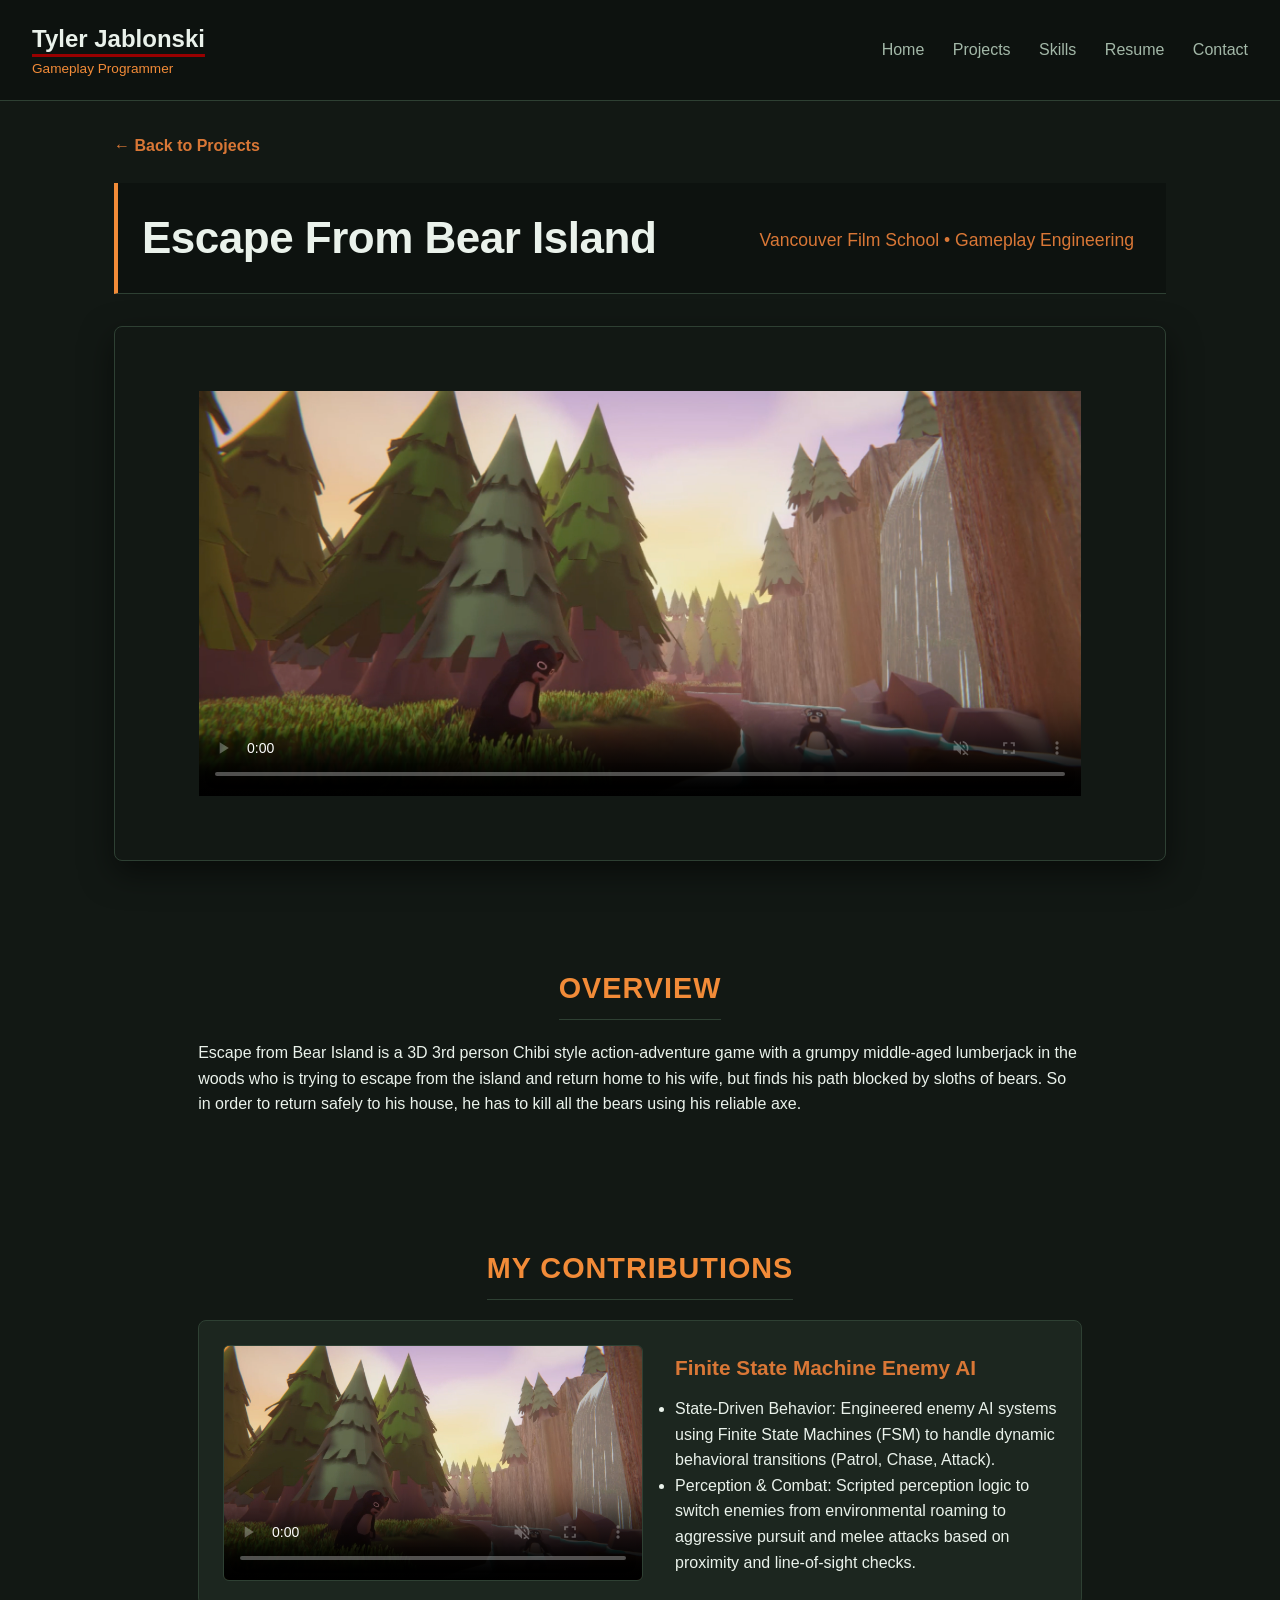
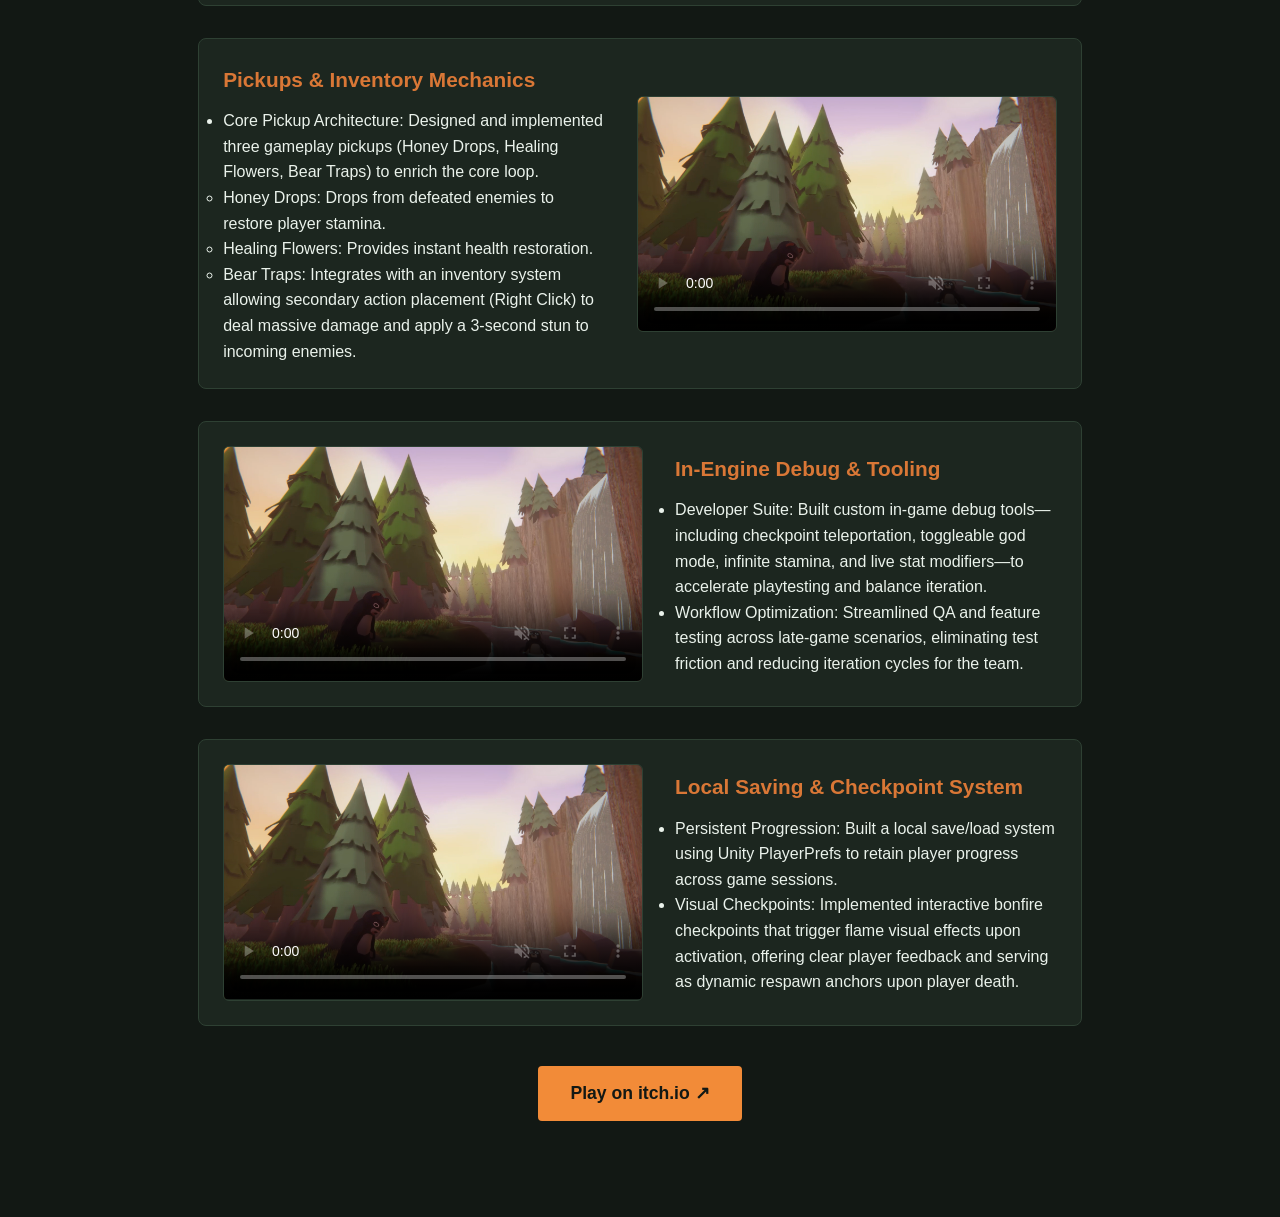
==== EscapeFromBearIslandPage.html @ 1a7b3301 "Fixed a bunch of issues with old version" ====
﻿<!DOCTYPE html>
<html lang="en">
<head>
    <meta charset="UTF-8">
    <meta name="viewport" content="width=device-width, initial-scale=1.0">
    <title>Escape From Bear Island | Tyler Jablonski</title>
    <link rel="stylesheet" href="styles.css">
    <link rel="stylesheet" href="BearIslandStyles.css">
</head>
<body class="bear-island-page">
<header>
    <div class="brand">
        <a href="index.html" class="brand-link">
            <h1>Tyler Jablonski</h1>
            <p class="subtitle">Gameplay Programmer</p>
        </a>
    </div>
    <nav>
        <a href="index.html#about" class="nav-link">Home</a>
        <a href="index.html#projects" class="nav-link">Projects</a>
        <a href="index.html#skills" class="nav-link">Skills</a>
        <a href="TylerJablonskiResume.pdf" target="_blank" class="nav-link">Resume</a>
        <a href="index.html#contact" class="nav-link">Contact</a>
    </nav>
</header>

<main class="container">
    <a href="index.html#projects" class="back-link">← Back to Projects</a>

    <header class="project-header">
        <h1>Escape From Bear Island</h1>
        <p class="project-tagline">Vancouver Film School • Gameplay Engineering</p>
    </header>


    <!-- Main Gameplay Video Container -->
    <section class="hero-media">
        <video controls autoplay loop muted playsinline poster="BearImage1.png" class="featured-video">

            <source src="GameplaySnippet.mp4" type="video/mp4">
            Your browser does not support the video tag.
        </video>
    </section>

    <!-- Overview Section -->
    <section class="overview-section">
        <h2>Overview</h2>
        <p>Escape from Bear Island is a 3D 3rd person Chibi style action-adventure game with a grumpy middle-aged
            lumberjack in the woods who is trying to escape from the island and return home to his wife, but finds his
            path blocked by sloths of bears. So in order to return safely to his house, he has to kill all the bears
            using his reliable axe. </p>
    </section>
    <!-- section class="features-grid">
            <div class="feature-item">
                <h3>Finite State Machine Enemy AI</h3>
                <ul>
                    <li>State-Driven Behavior: Engineered enemy AI systems using Finite State Machines (FSM) to handle
                        dynamic behavioral transitions (Patrol, Chase, Attack).
                    </li>
                    <li>Perception & Combat: Scripted perception logic to switch enemies from environmental roaming to
                        aggressive pursuit and melee attacks based on proximity and line-of-sight checks.
                    </li>
                </ul>
            </div>
            <div class="feature-item">
                <h3>Exploration Systems</h3>
                <p>Traverse wilderness environments with dynamic hazard navigation.</p>
            </div>
            <div class="feature-item">
                <h3>Resource Management</h3>
                <p>Crafting and inventory management to sustain survival runs.</p>
            </div>
        </section>
        - -->

    <!-- Contributions with GIFs/Videos -->
    <section class="contributions-section">
        <h2>My Contributions</h2>

        <div class="contributions-list">
            <div class="contribution-row">
                <div class="contribution-media">
                    <video controls autoplay loop muted playsinline poster="BearImage1.png" class="featured-video">

                        <source src="GameplaySnippet.mp4" type="video/mp4">
                        Your browser does not support the video tag.
                    </video>
                </div>
                <div class="contribution-text">
                    <h3>Finite State Machine Enemy AI</h3>
                    <ul>
                        <li>State-Driven Behavior: Engineered enemy AI systems using Finite State Machines (FSM) to
                            handle dynamic behavioral transitions (Patrol, Chase, Attack).
                        </li>
                        <li>Perception & Combat: Scripted perception logic to switch enemies from environmental roaming
                            to aggressive pursuit and melee attacks based on proximity and line-of-sight checks.
                        </li>
                    </ul>
                </div>
            </div>

            <div class="contribution-row reverse">
                <div class="contribution-media">
                    <video controls autoplay loop muted playsinline poster="BearImage1.png" class="featured-video">

                        <source src="GameplaySnippet.mp4" type="video/mp4">
                        Your browser does not support the video tag.
                    </video>


                </div>
                <div class="contribution-text">
                    <h3>Pickups & Inventory Mechanics</h3>
                    <ul>
                        <li>Core Pickup Architecture: Designed and implemented three gameplay pickups (Honey Drops,
                            Healing Flowers, Bear Traps) to enrich the core loop.
                        </li>
                        <Ul>
                            <li>Honey Drops: Drops from defeated enemies to restore player stamina.</li>
                            <li>Healing Flowers: Provides instant health restoration.</li>
                            <li>Bear Traps: Integrates with an inventory system allowing secondary action placement
                                (Right Click) to deal massive damage and apply a 3-second stun to incoming enemies.
                            </li>
                        </ul>
                    </ul>
                </div>
            </div>
            <div class="contribution-row">
                <div class="contribution-media">
                    <video controls autoplay loop muted playsinline poster="BearImage1.png" class="featured-video">

                        <source src="GameplaySnippet.mp4" type="video/mp4">
                        Your browser does not support the video tag.
                    </video>

                </div>
                <div class="contribution-text">
                    <h3>In-Engine Debug & Tooling</h3>
                    <ul>
                        <li>Developer Suite: Built custom in-game debug tools—including checkpoint teleportation,
                            toggleable god mode, infinite stamina, and live stat modifiers—to accelerate playtesting and
                            balance iteration.
                        </li>
                        <li>Workflow Optimization: Streamlined QA and feature testing across late-game scenarios,
                            eliminating test friction and reducing iteration cycles for the team.
                        </li>
                    </ul>
                </div>
            </div>
            <div class="contribution-row">
                <div class="contribution-media">
                    <video controls autoplay loop muted playsinline poster="BearImage1.png" class="featured-video">

                        <source src="GameplaySnippet.mp4" type="video/mp4">
                        Your browser does not support the video tag.
                    </video>


                </div>
                <div class="contribution-text">
                    <h3>Local Saving & Checkpoint System</h3>
                    <ul>

                        <li> Persistent Progression: Built a local save/load system using Unity PlayerPrefs to retain
                            player progress across game sessions.
                        </li>
                        <li> Visual Checkpoints: Implemented interactive bonfire checkpoints that trigger flame visual
                            effects upon activation, offering clear player feedback and serving as dynamic respawn
                            anchors upon player death.
                        </li>
                    </ul>
                </div>
            </div>
        </div>

        <div class="external-link-container">
            <a href="https://deversogg.itch.io/escape-from-bear-island" target="_blank" class="itch-button">
                Play on itch.io ↗
            </a>
        </div>
    </section>
</main>
</body>
</html>
---- styles.css ----
﻿/* Color Palette & Custom Properties */
:root {
    --bg-main: #121212;
    --bg-card: #1e1e1e;
    --bg-header: #181818;
    --accent: #990000;
    --accent-hover: #cc0000;
    --text-main: #eeeeee;
    --text-muted: #aaaaaa;
    --card-border: #2a2a2a;
}

/* Reset Defaults */
* {
    box-sizing: border-box;
    margin: 0;
    padding: 0;
}

html {
    scroll-behavior: smooth;
}

body {
    font-family: system-ui, -apple-system, BlinkMacSystemFont, "Segoe UI", Roboto, sans-serif;
    background-color: var(--bg-main);
    color: var(--text-main);
    line-height: 1.6;
}

/* Navigation Bar */
header {
    display: flex;
    justify-content: space-between;
    align-items: center;
    padding: 1.2rem 8%;
    background-color: var(--bg-header);
    position: sticky;
    top: 0;
    z-index: 100;
    border-bottom: 1px solid var(--card-border);
}

.brand h1 {
    font-size: 1.4rem;
    font-weight: 700;
    color: var(--text-main);
    text-decoration: underline var(--accent);
    text-underline-offset: 0.3em;
    text-decoration-thickness: 3px;
}

.brand-link {
    text-decoration: none;
}

.subtitle {
    font-size: 0.95rem;
    color: var(--text-muted);
}

nav a {
    color: var(--text-main);
    margin-left: 1.5rem;
    text-decoration: none;
    font-weight: 500;
    transition: color 0.2s ease-in-out;
}

nav a:hover,
nav a.active {
    color: var(--accent);
}

/* Base Layout Sections */
section {
    padding: 4rem 8%;
    max-width: 1200px;
    margin: 0 auto;
}

h2 {
    text-align: center;
    font-size: 2.2rem;
    margin-bottom: 2.5rem;
    color: var(--text-main);
    text-transform: uppercase;
    letter-spacing: 1px;
    border-bottom: 2px solid var(--accent);
    display: table;
    margin-left: auto;
    margin-right: auto;
    padding-bottom: 0.3rem;
}

.card {
    background-color: var(--bg-card);
    border: 1px solid var(--card-border);
    border-radius: 8px;
    padding: 2.5rem;
}

.container-narrow {
    max-width: 850px;
    margin: 0 auto;
    text-align: center;
}

.hero-description {
    font-size: 1.15rem;
    color: var(--text-muted);
    line-height: 1.8;
}

/* --- Project Block Layouts (Matching Mobius Structure) --- */
.contributions-list {
    display: flex;
    flex-direction: column;
    gap: 3rem;
}

.contribution-row {
    display: grid;
    grid-template-columns: 1fr 1fr;
    gap: 2.5rem;
    align-items: center;
    background-color: var(--bg-card);
    border: 1px solid var(--card-border);
    border-radius: 8px;
    padding: 2rem;
    transition: border-color 0.2s ease, transform 0.2s ease;
}

.contribution-row:hover {
    border-color: var(--accent);
    transform: translateY(-3px);
}

.contribution-row.reverse {
    grid-template-columns: 1fr 1fr;
}

/* Alternating media/text layout for desktop */
@media (min-width: 769px) {
    .contribution-row.reverse .contribution-media {
        order: 2;
    }
    .contribution-row.reverse .contribution-text {
        order: 1;
    }
}

.contribution-media {
    border: 2px solid var(--card-border);
    border-radius: 6px;
    overflow: hidden;
    background-color: #000;
    aspect-ratio: 16 / 9;
}

.contribution-media img,
.contribution-media video {
    width: 100%;
    height: 100%;
    object-fit: cover;
    display: block;
}

.contribution-text h3 {
    font-size: 1.6rem;
    color: var(--text-main);
    margin-bottom: 0.4rem;
}

.institution-tag {
    color: var(--text-muted);
    font-size: 0.9rem;
    margin-bottom: 1rem;
    font-weight: 500;
}

.pill-badge {
    display: inline-block;
    background-color: rgba(153, 0, 0, 0.2);
    color: #ff6666;
    border: 1px solid var(--accent);
    padding: 0.25rem 0.75rem;
    border-radius: 20px;
    font-size: 0.8rem;
    font-weight: 600;
    margin-bottom: 0.8rem;
}

.contribution-text p {
    color: var(--text-muted);
    line-height: 1.7;
    margin-bottom: 1.5rem;
}

.btn-primary {
    display: inline-block;
    background-color: var(--accent);
    color: #fff;
    padding: 0.65rem 1.3rem;
    border-radius: 6px;
    text-decoration: none;
    font-weight: 600;
    transition: background-color 0.2s ease;
}

.btn-primary:hover {
    background-color: var(--accent-hover);
}

/* Skills Section */
.skills-grid {
    display: flex;
    flex-wrap: wrap;
    justify-content: center;
    gap: 2rem;
    text-align: center;
}

.skills-grid .skill-group {
    flex: 1 1 calc(50% - 2rem);
    min-width: 250px;
}

.skill-group h3 {
    color: var(--accent);
    font-size: 1.15rem;
    margin-bottom: 0.5rem;
}

/* Contact Section */
#contact {
    text-align: center;
}

.contact-subtext {
    color: var(--text-muted);
    margin-bottom: 2rem;
}

.contact-form {
    max-width: 600px;
    margin: 0 auto 2rem auto;
    display: flex;
    flex-direction: column;
    gap: 1.25rem;
    text-align: left;
}

.form-group {
    display: flex;
    flex-direction: column;
    gap: 0.5rem;
}

.form-group label {
    font-weight: 600;
    font-size: 0.95rem;
}

.form-group input,
.form-group textarea {
    width: 100%;
    padding: 0.75rem 1rem;
    border-radius: 6px;
    border: 1px solid #333;
    background-color: #1a1a1a;
    color: #fff;
    font-family: inherit;
    font-size: 1rem;
    transition: border-color 0.2s ease, box-shadow 0.2s ease;
}

.form-group input:focus,
.form-group textarea:focus {
    outline: none;
    border-color: var(--accent);
    box-shadow: 0 0 0 3px rgba(153, 0, 0, 0.3);
}

.submit-btn {
    padding: 0.85rem 1.75rem;
    border-radius: 6px;
    border: none;
    background-color: var(--accent);
    color: #fff;
    font-weight: 700;
    font-size: 1rem;
    cursor: pointer;
    transition: background-color 0.2s ease, transform 0.2s ease;
    align-self: flex-start;
}

.submit-btn:hover {
    background-color: var(--accent-hover);
    transform: translateY(-2px);
}

.social-links-footer {
    display: flex;
    justify-content: center;
    gap: 1.5rem;
    margin-top: 1rem;
}

.social-link {
    color: var(--text-muted);
    text-decoration: none;
    font-size: 1.2rem;
    transition: color 0.2s ease;
}

.social-link:hover {
    color: var(--text-main);
}

.form-status {
    margin-top: 1rem;
    font-size: 0.95rem;
    font-weight: 600;
    text-align: center;
}

/* Code Tag Formatting */
code {
    background: rgba(255, 255, 255, 0.08);
    color: #e6c07b;
    padding: 0.15rem 0.4rem;
    border-radius: 4px;
    font-family: Consolas, Monaco, "Andale Mono", monospace;
    font-size: 0.88em;
}

/* Responsive Styles */
@media (max-width: 768px) {
    header {
        flex-direction: column;
        gap: 1rem;
        text-align: center;
    }

    nav a {
        margin: 0 0.5rem;
    }

    .contribution-row,
    .contribution-row.reverse {
        grid-template-columns: 1fr;
    }

    .contribution-row.reverse .contribution-media {
        order: 1;
    }
    .contribution-row.reverse .contribution-text {
        order: 2;
    }

    .skills-grid .skill-group {
        flex: 1 1 100%;
    }
}
---- BearIslandStyles.css ----
﻿/* ==========================================================================
   Escape From Bear Island - Dark Forest Theme
   ========================================================================== */
:root {
    --bg-dark: #121814;           /* Deep dark pine shadow background */
    --bg-card: #1c261f;           /* Dark evergreen card background */
    --bg-card-hover: #25332a;     /* Hover state background */
    --text-primary: #eaf2eb;      /* Soft off-white text */
    --text-secondary: #a3b8a8;    /* Muted foliage green text */

    /* Warm Earth & Wood Palette */
    --accent-orange: #f28b38;     /* Sunset highlight orange */
    --accent-wood: #d97736;       /* Warm timber / bark orange */
    --accent-wood-hover: #f08e4d; /* Brightened wood accent for links */
    --border-color: #2e4033;      /* Dark pine border */
}

/* Global Reset for images/videos to prevent overflow */
*, *::before, *::after {
    box-sizing: border-box;
}

img, video, iframe {
    max-width: 100%;
}

/* Base Body Styles */
body, body.bear-island-page {
    background-color: var(--bg-dark) !important;
    color: var(--text-primary);
    font-family: 'Segoe UI', Tahoma, Geneva, Verdana, sans-serif;
    margin: 0;
    padding: 0;
    line-height: 1.6;
}

/* --- Navigation Header --- */
header {
    position: static;             /* Keeps header at the top (scrolls away) */
    background: #0d120f;
    border-bottom: 1px solid var(--border-color);
    padding: 1.25rem 2rem;
    display: flex;
    justify-content: space-between;
    align-items: center;
}

.brand h1 {
    margin: 0;
    font-size: 1.5rem;
    color: var(--text-primary);
}

.subtitle {
    margin: 0;
    font-size: 0.85rem;
    color: var(--accent-orange);
}

nav .nav-link {
    color: var(--text-secondary);
    text-decoration: none;
    margin-left: 1.5rem;
    transition: color 0.2s ease;
}

nav .nav-link:hover {
    color: var(--accent-wood-hover);
}

/* --- Main Layout Container --- */
.container {
    max-width: 1100px;
    margin: 0 auto;
    padding: 2rem 1.5rem;
    width: 100%;
}

/* --- Back Link --- */
.back-link {
    display: inline-block;
    color: var(--accent-wood);
    text-decoration: none;
    font-weight: 600;
    margin-bottom: 1.5rem;
    transition: transform 0.2s ease, color 0.2s ease;
}

.back-link:hover {
    color: var(--accent-wood-hover);
    transform: translateX(-4px);
}

/* --- Project Header --- */
.project-header {
    border-left: 4px solid var(--accent-orange);
    padding-left: 1.5rem;
    margin-bottom: 2rem;
}

.project-header h1 {
    font-size: 2.75rem;
    margin: 0;
    color: var(--text-primary);
    letter-spacing: -0.5px;
}

.project-tagline {
    font-size: 1.1rem;
    color: var(--accent-wood);
    margin-top: 0.25rem;
}

.hero-media {
    width: 100%;
    margin-bottom: 2.5rem;
    border-radius: 8px;
    overflow: hidden;
    border: 1px solid var(--border-color);
    box-shadow: 0 12px 32px rgba(0, 0, 0, 0.5);
    background-color: transparent; /* Removes background filling */

    /* Remove aspect-ratio so it dynamically shrinks around the video */
    height: auto;
    position: relative;
    z-index: 10;
}

.featured-video {
    width: 100%;
    height: auto; /* Scales proportionally without black bars */
    display: block;
    border: none;
    pointer-events: auto !important;
}

/* --- Section Titles --- */
.overview-section h2,
.contributions-section h2 {
    font-size: 1.8rem;
    color: var(--accent-orange);
    border-bottom: 1px solid var(--border-color);
    padding-bottom: 0.5rem;
    margin-bottom: 1.25rem;
}

/* --- Feature Cards Grid --- */
.features-grid {
    display: grid;
    grid-template-columns: repeat(auto-fit, minmax(250px, 1fr));
    gap: 1.5rem;
    margin: 2.5rem 0;
}

.feature-item {
    background-color: var(--bg-card);
    border: 1px solid var(--border-color);
    border-top: 3px solid var(--accent-wood);
    border-radius: 6px;
    padding: 1.5rem;
    transition: transform 0.2s ease, border-color 0.2s ease;
}

.feature-item:hover {
    transform: translateY(-4px);
    background-color: var(--bg-card-hover);
    border-color: var(--accent-wood-hover);
}

.feature-item h3 {
    margin-top: 0;
    color: var(--text-primary);
    font-size: 1.25rem;
}

.feature-item p {
    color: var(--text-secondary);
    font-size: 0.95rem;
    margin-bottom: 0;
}

/* --- Contributions Rows (Media + Text) --- */
.contributions-list {
    display: flex;
    flex-direction: column;
    gap: 2rem;
}

.contribution-row {
    display: grid;
    grid-template-columns: 1.1fr 1fr;
    gap: 2rem;
    align-items: center;
    background-color: var(--bg-card);
    border: 1px solid var(--border-color);
    border-radius: 8px;
    padding: 1.5rem;
    transition: border-color 0.2s ease;
}

.contribution-row.reverse {
    grid-template-columns: 1fr 1.1fr;
}

.contribution-row.reverse .contribution-media {
    order: 2;
}

.contribution-row.reverse .contribution-text {
    order: 1;
}

.contribution-row:hover {
    border-color: var(--accent-wood);
}

.contribution-media {
    width: 100%;
    aspect-ratio: 16 / 9;
    border-radius: 6px;
    overflow: hidden;
    border: 1px solid var(--border-color);
    background-color: #000;
}

.contribution-media img,
.contribution-media video {
    width: 100%;
    height: 100%;
    object-fit: cover;
    display: block;
}

.contribution-text h3 {
    margin-top: 0;
    color: var(--accent-wood);
    font-size: 1.3rem;
    margin-bottom: 0.75rem;
}

.contribution-text p {
    color: var(--text-secondary);
    margin: 0;
    font-size: 0.95rem;
    line-height: 1.6;
}

/* --- External Link / Button --- */
.external-link-container {
    margin-top: 2.5rem;
    text-align: center;
}

.itch-button {
    display: inline-block;
    background-color: var(--accent-orange);
    color: #121814;
    font-weight: 700;
    font-size: 1.1rem;
    padding: 0.85rem 2rem;
    border-radius: 4px;
    text-decoration: none;
    transition: background-color 0.2s ease, transform 0.2s ease;
}

.itch-button:hover {
    background-color: var(--accent-wood-hover);
    transform: scale(1.03);
}

/* --- Mobile Responsiveness --- */
@media (max-width: 820px) {
    .contribution-row,
    .contribution-row.reverse {
        grid-template-columns: 1fr;
    }

    .contribution-row.reverse .contribution-media {
        order: 1;
    }

    .contribution-row.reverse .contribution-text {
        order: 2;
    }
}
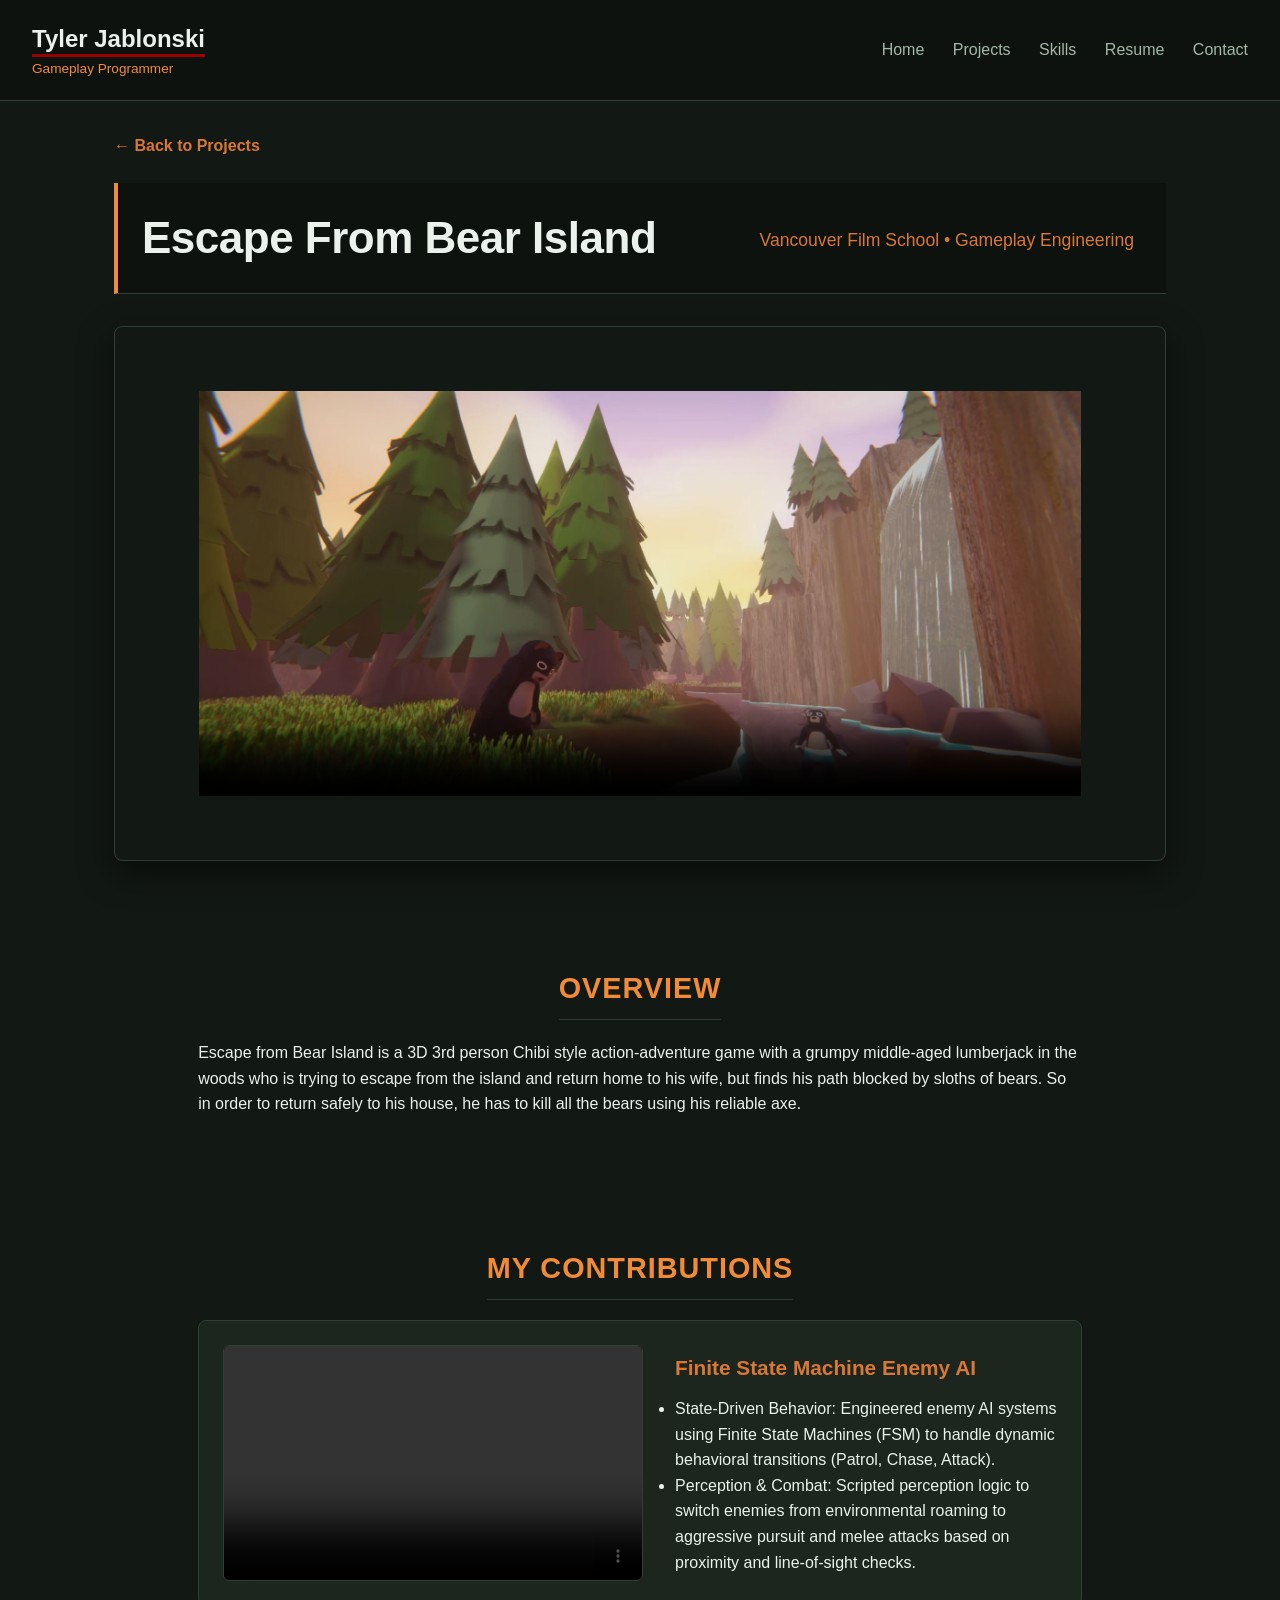
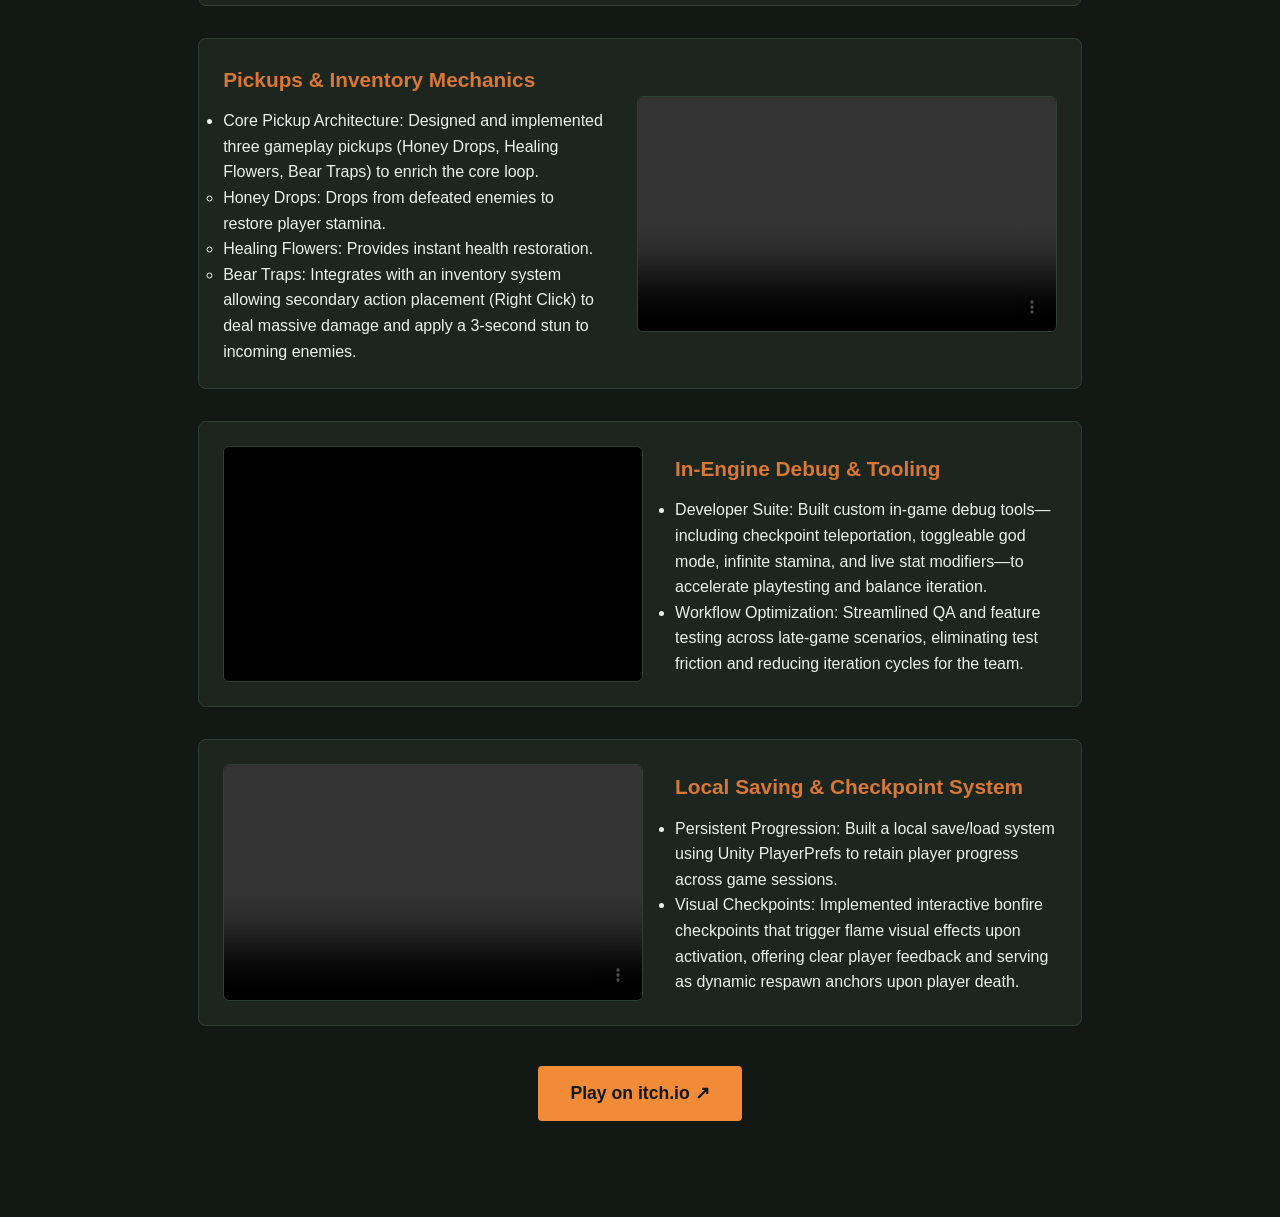
==== commit 44292af8: "Fixed mobius fish videos and page" ====
--- a/EscapeFromBearIslandPage.html
+++ b/EscapeFromBearIslandPage.html
@@ -36,7 +36,6 @@
     <!-- Main Gameplay Video Container -->
     <section class="hero-media">
         <video controls autoplay loop muted playsinline poster="BearImage1.png" class="featured-video">
-
             <source src="GameplaySnippet.mp4" type="video/mp4">
             Your browser does not support the video tag.
         </video>
@@ -80,11 +79,7 @@
         <div class="contributions-list">
             <div class="contribution-row">
                 <div class="contribution-media">
-                    <video controls autoplay loop muted playsinline poster="BearImage1.png" class="featured-video">
-
-                        <source src="GameplaySnippet.mp4" type="video/mp4">
-                        Your browser does not support the video tag.
-                    </video>
+                    <video autoplay loop muted playsinline controls src="Videos/BearAttacks.mp4"></video>
                 </div>
                 <div class="contribution-text">
                     <h3>Finite State Machine Enemy AI</h3>
@@ -101,13 +96,7 @@
 
             <div class="contribution-row reverse">
                 <div class="contribution-media">
-                    <video controls autoplay loop muted playsinline poster="BearImage1.png" class="featured-video">
-
-                        <source src="GameplaySnippet.mp4" type="video/mp4">
-                        Your browser does not support the video tag.
-                    </video>
-
-
+                    <video autoplay loop muted playsinline controls src="Videos/Pickups.mp4"></video>
                 </div>
                 <div class="contribution-text">
                     <h3>Pickups & Inventory Mechanics</h3>
@@ -127,12 +116,7 @@
             </div>
             <div class="contribution-row">
                 <div class="contribution-media">
-                    <video controls autoplay loop muted playsinline poster="BearImage1.png" class="featured-video">
-
-                        <source src="GameplaySnippet.mp4" type="video/mp4">
-                        Your browser does not support the video tag.
-                    </video>
-
+                    <iframe width="900" height="500" src="https://youtube.com/embed/tGPDRtwKvU4" frameborder="0" allowfullscreen></iframe>
                 </div>
                 <div class="contribution-text">
                     <h3>In-Engine Debug & Tooling</h3>
@@ -149,13 +133,7 @@
             </div>
             <div class="contribution-row">
                 <div class="contribution-media">
-                    <video controls autoplay loop muted playsinline poster="BearImage1.png" class="featured-video">
-
-                        <source src="GameplaySnippet.mp4" type="video/mp4">
-                        Your browser does not support the video tag.
-                    </video>
-
-
+                    <video autoplay loop muted playsinline controls src="Videos/CheckPoints.mp4"></video>
                 </div>
                 <div class="contribution-text">
                     <h3>Local Saving & Checkpoint System</h3>
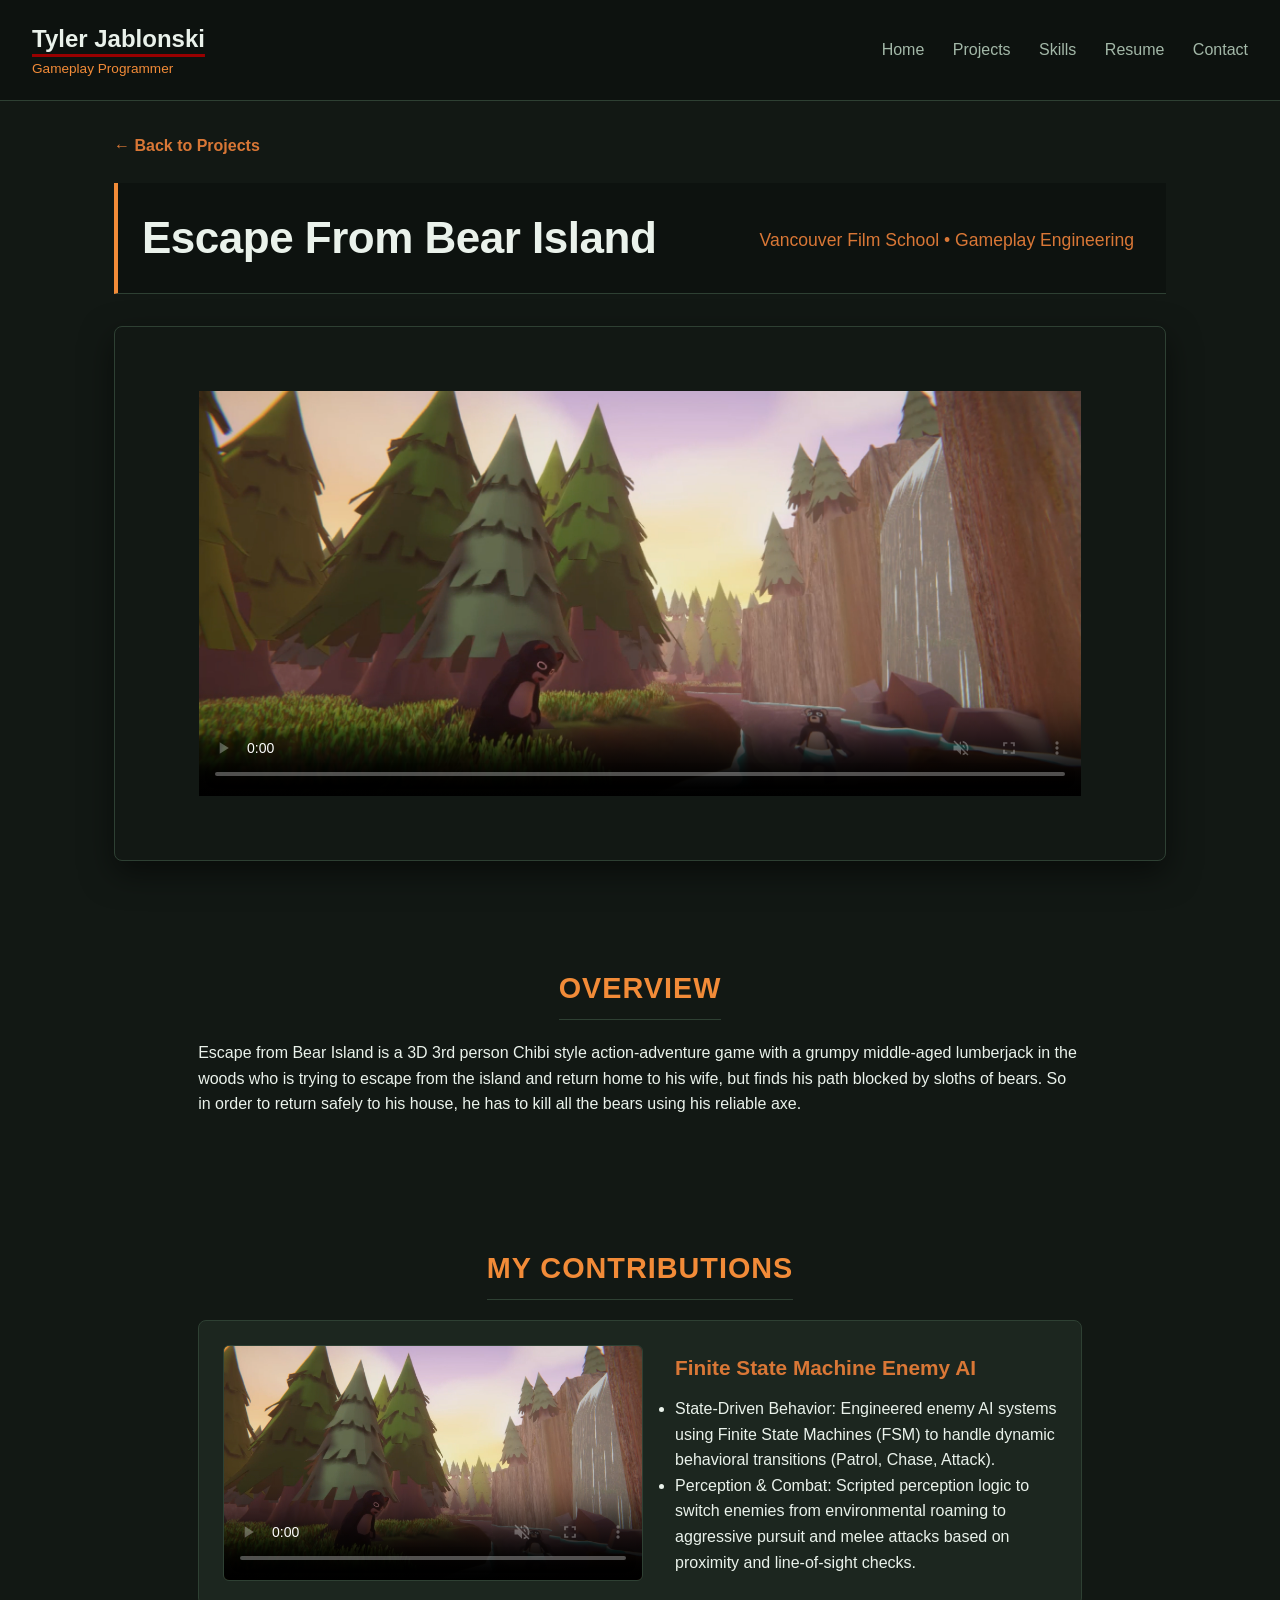
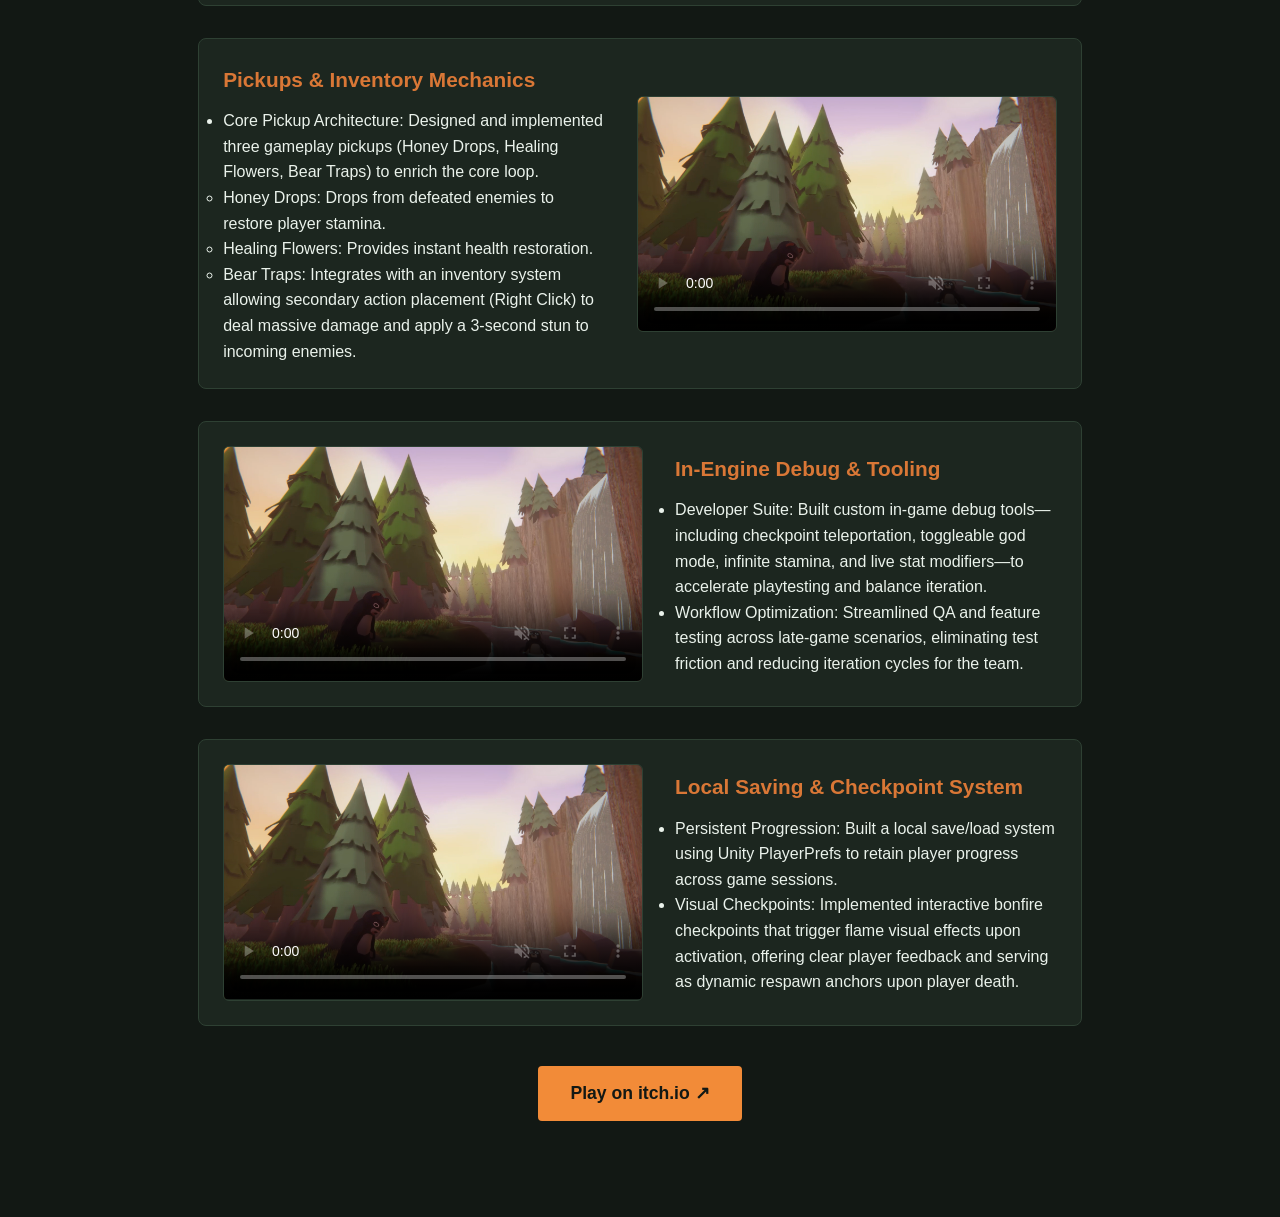
==== commit 32d402b1: "Fixed videos in bear island and fixed contact page" ====
--- a/EscapeFromBearIslandPage.html
+++ b/EscapeFromBearIslandPage.html
@@ -79,7 +79,10 @@
         <div class="contributions-list">
             <div class="contribution-row">
                 <div class="contribution-media">
-                    <video autoplay loop muted playsinline controls src="Videos/BearAttacks.mp4"></video>
+                    <video controls autoplay loop muted playsinline poster="BearImage1.png" class="featured-video">
+                        <source src="GameplaySnippet.mp4" type="video/mp4">
+                        Your browser does not support the video tag.
+                    </video>
                 </div>
                 <div class="contribution-text">
                     <h3>Finite State Machine Enemy AI</h3>
@@ -96,7 +99,10 @@
 
             <div class="contribution-row reverse">
                 <div class="contribution-media">
-                    <video autoplay loop muted playsinline controls src="Videos/Pickups.mp4"></video>
+                    <video controls autoplay loop muted playsinline poster="BearImage1.png" class="featured-video">
+                        <source src="GameplaySnippet.mp4" type="video/mp4">
+                        Your browser does not support the video tag.
+                    </video>
                 </div>
                 <div class="contribution-text">
                     <h3>Pickups & Inventory Mechanics</h3>
@@ -116,7 +122,10 @@
             </div>
             <div class="contribution-row">
                 <div class="contribution-media">
-                    <iframe width="900" height="500" src="https://youtube.com/embed/tGPDRtwKvU4" frameborder="0" allowfullscreen></iframe>
+                    <video controls autoplay loop muted playsinline poster="BearImage1.png" class="featured-video">
+                        <source src="GameplaySnippet.mp4" type="video/mp4">
+                        Your browser does not support the video tag.
+                    </video>
                 </div>
                 <div class="contribution-text">
                     <h3>In-Engine Debug & Tooling</h3>
@@ -133,7 +142,10 @@
             </div>
             <div class="contribution-row">
                 <div class="contribution-media">
-                    <video autoplay loop muted playsinline controls src="Videos/CheckPoints.mp4"></video>
+                    <video controls autoplay loop muted playsinline poster="BearImage1.png" class="featured-video">
+                        <source src="GameplaySnippet.mp4" type="video/mp4">
+                        Your browser does not support the video tag.
+                    </video>
                 </div>
                 <div class="contribution-text">
                     <h3>Local Saving & Checkpoint System</h3>
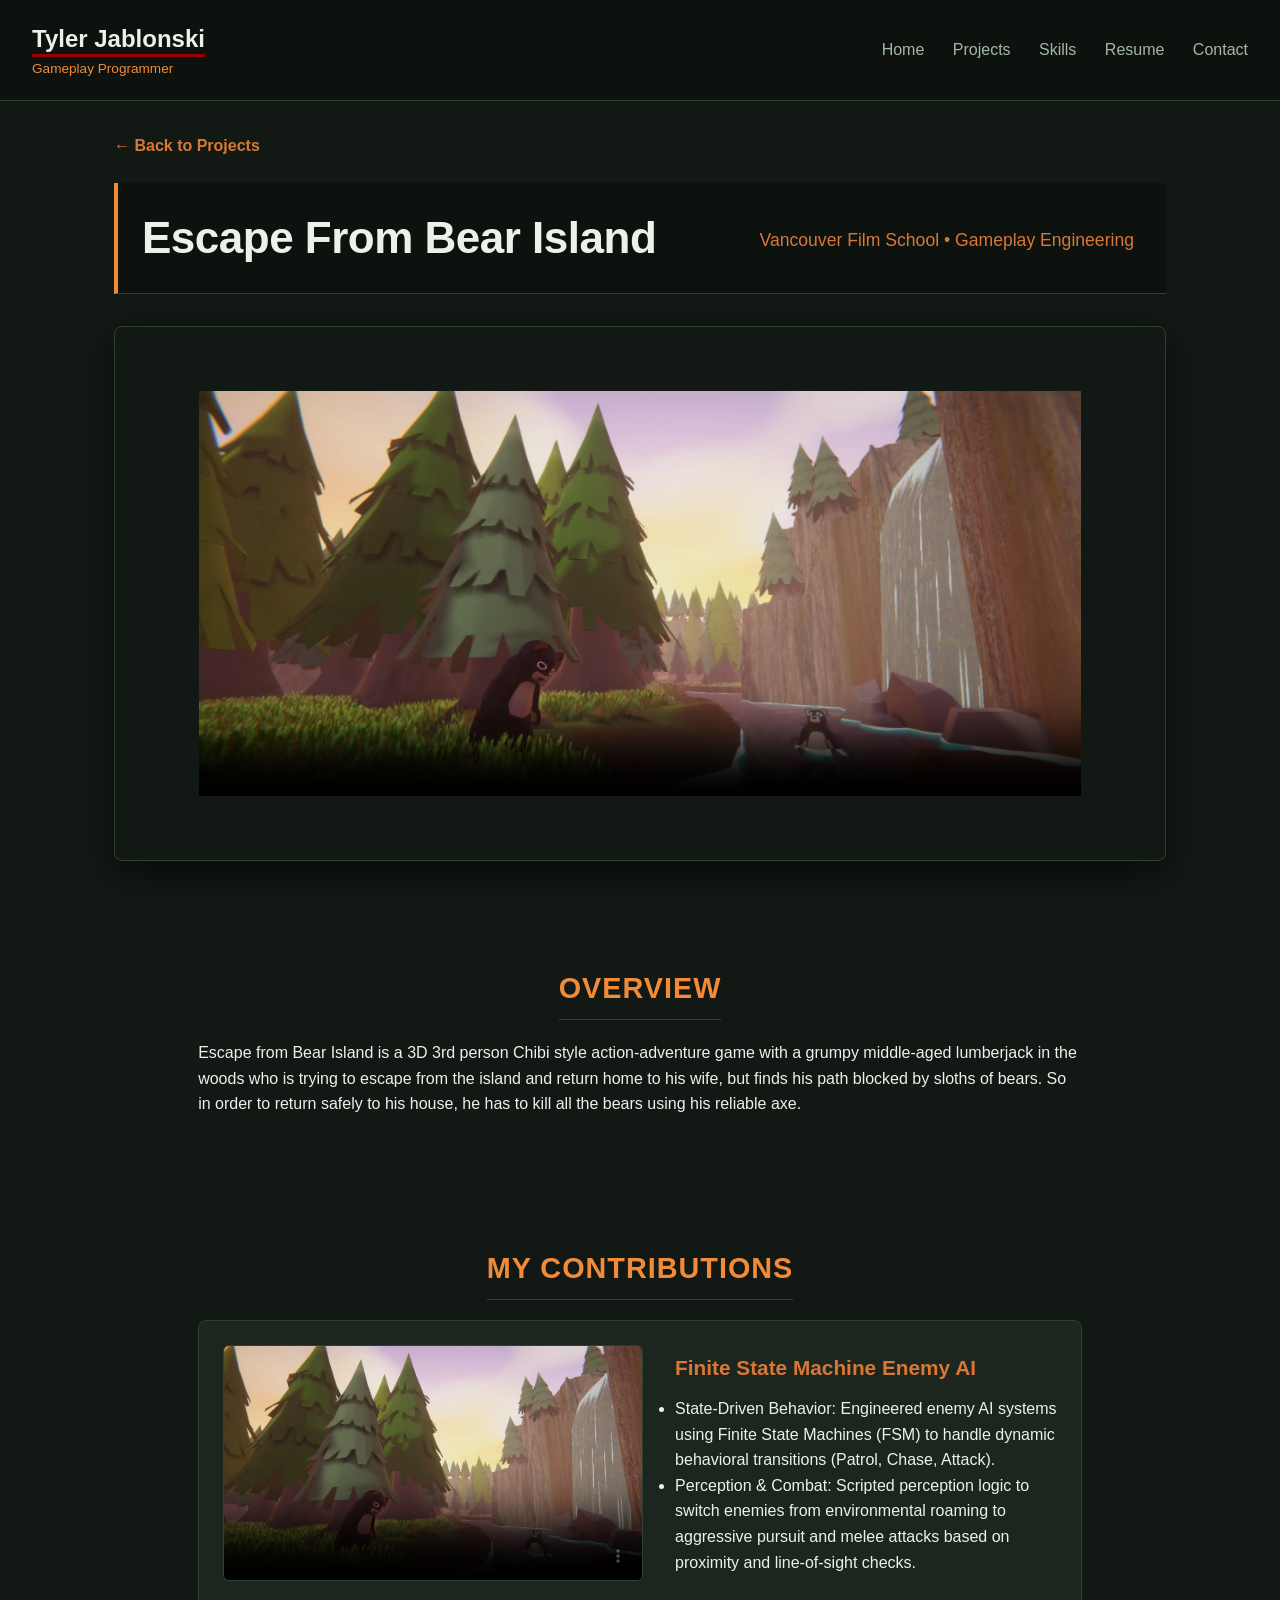
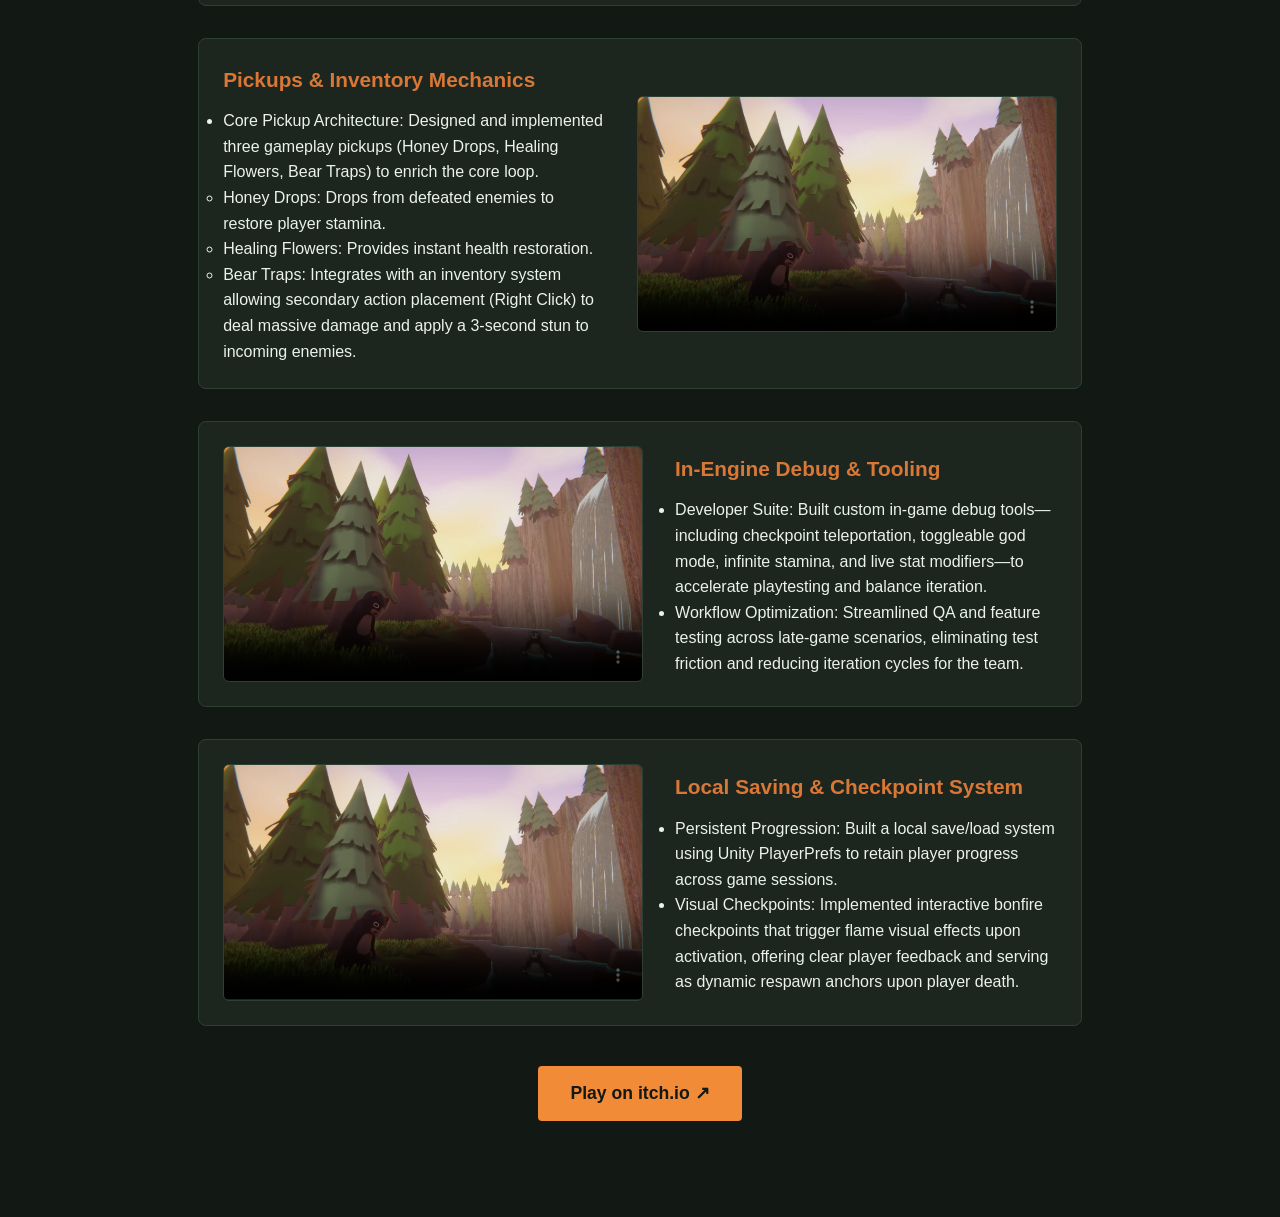
==== commit 7d4a611b: "Removed some comments" ====
--- a/EscapeFromBearIslandPage.html
+++ b/EscapeFromBearIslandPage.html
@@ -49,28 +49,7 @@
             path blocked by sloths of bears. So in order to return safely to his house, he has to kill all the bears
             using his reliable axe. </p>
     </section>
-    <!-- section class="features-grid">
-            <div class="feature-item">
-                <h3>Finite State Machine Enemy AI</h3>
-                <ul>
-                    <li>State-Driven Behavior: Engineered enemy AI systems using Finite State Machines (FSM) to handle
-                        dynamic behavioral transitions (Patrol, Chase, Attack).
-                    </li>
-                    <li>Perception & Combat: Scripted perception logic to switch enemies from environmental roaming to
-                        aggressive pursuit and melee attacks based on proximity and line-of-sight checks.
-                    </li>
-                </ul>
-            </div>
-            <div class="feature-item">
-                <h3>Exploration Systems</h3>
-                <p>Traverse wilderness environments with dynamic hazard navigation.</p>
-            </div>
-            <div class="feature-item">
-                <h3>Resource Management</h3>
-                <p>Crafting and inventory management to sustain survival runs.</p>
-            </div>
-        </section>
-        - -->
+
 
     <!-- Contributions with GIFs/Videos -->
     <section class="contributions-section">
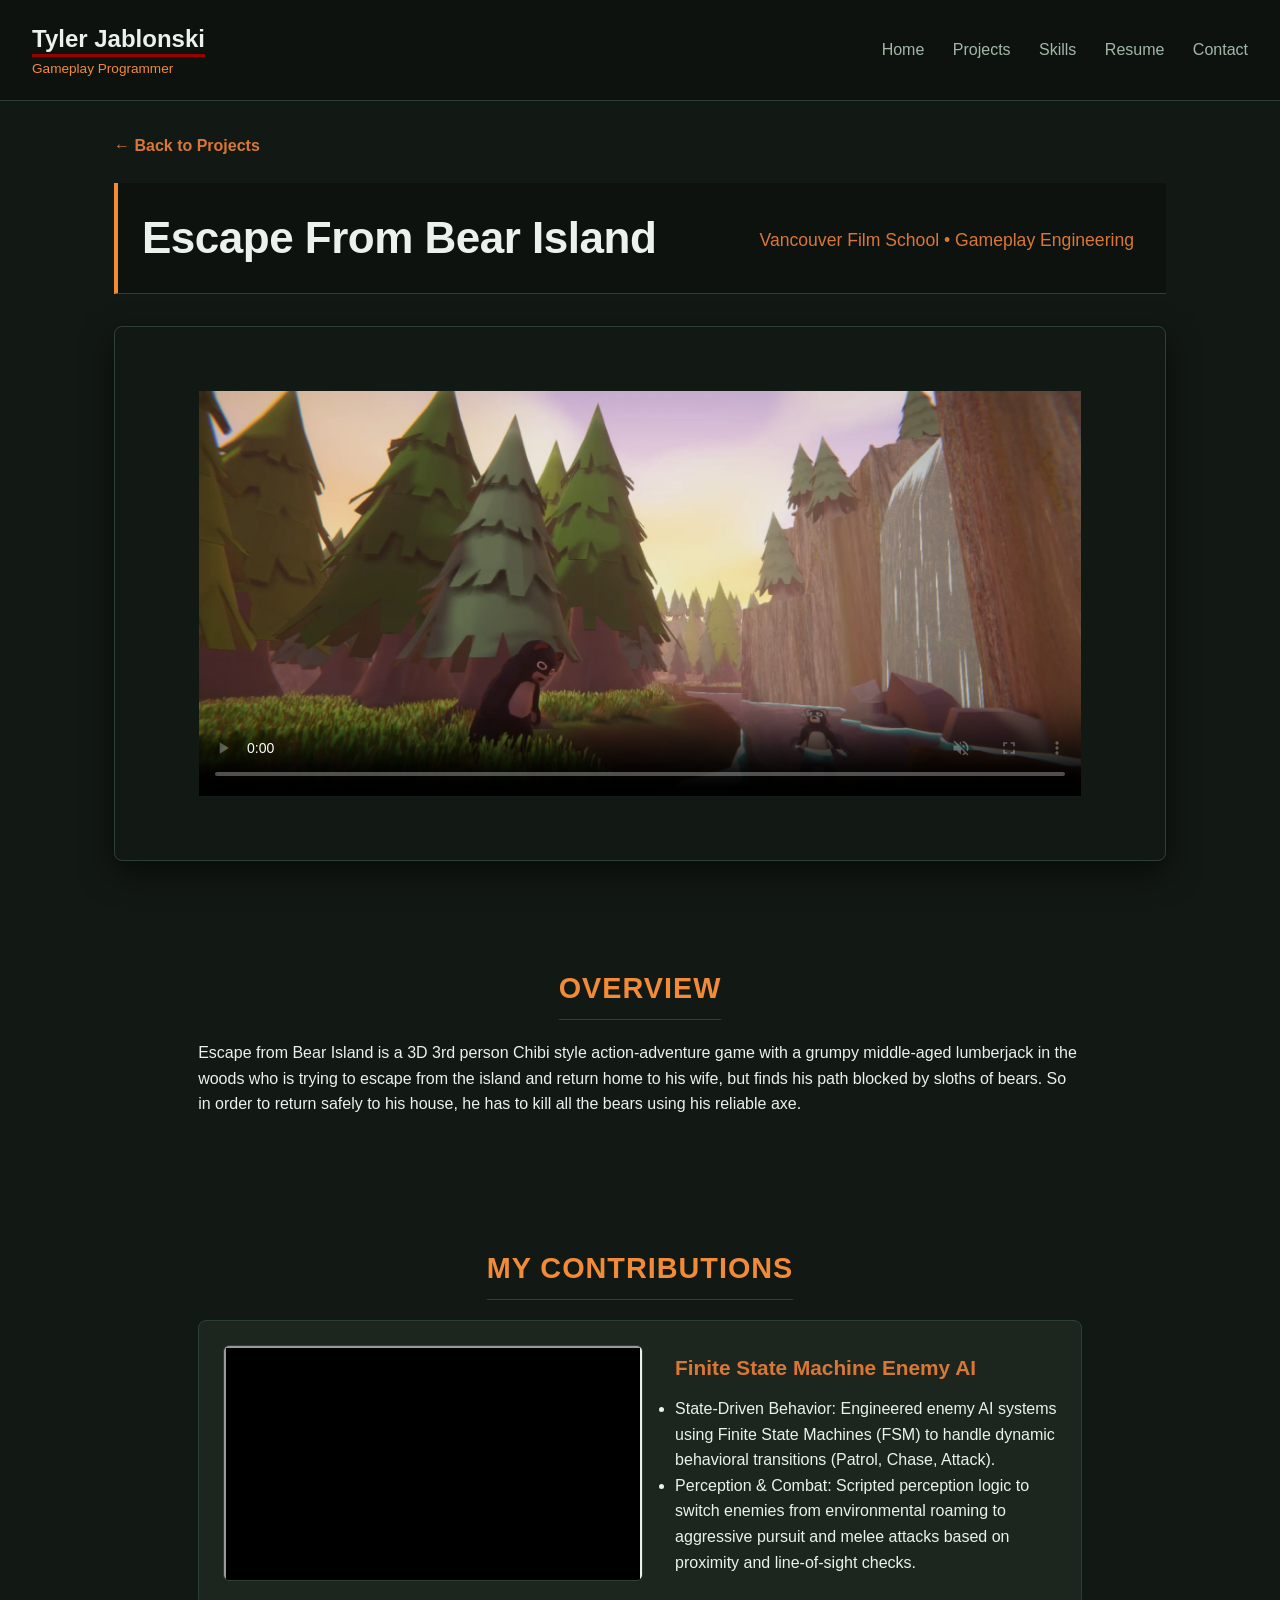
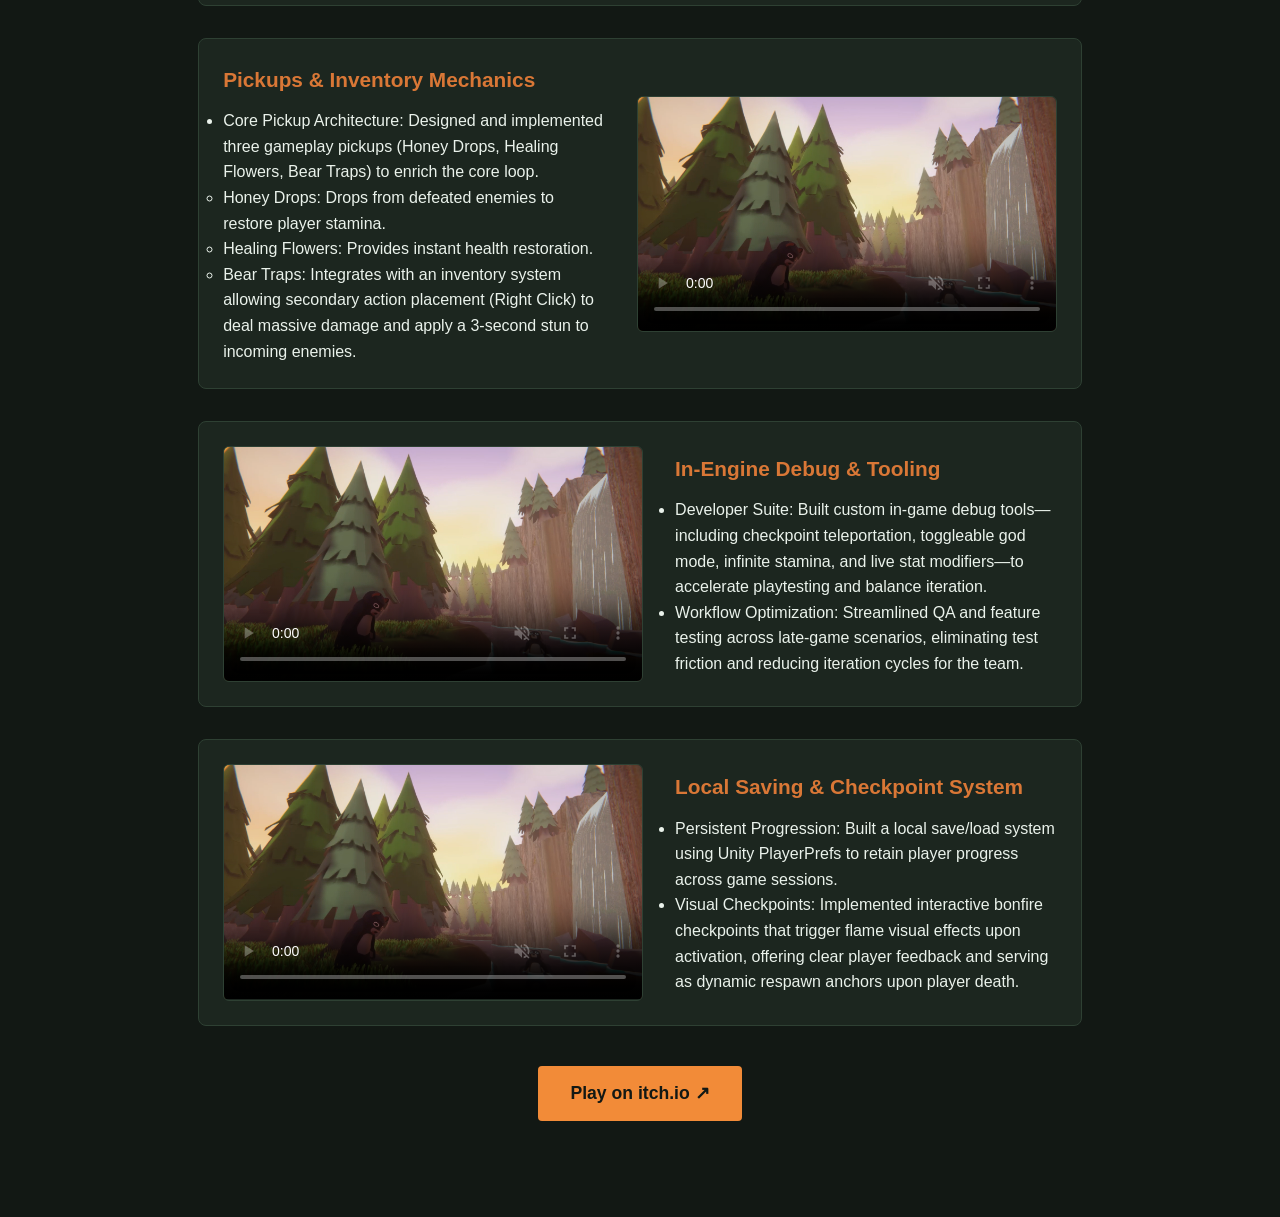
==== commit 8ddc4c00: "Testing with youtube or smaller mp4s" ====
--- a/EscapeFromBearIslandPage.html
+++ b/EscapeFromBearIslandPage.html
@@ -58,10 +58,7 @@
         <div class="contributions-list">
             <div class="contribution-row">
                 <div class="contribution-media">
-                    <video controls autoplay loop muted playsinline poster="BearImage1.png" class="featured-video">
-                        <source src="GameplaySnippet.mp4" type="video/mp4">
-                        Your browser does not support the video tag.
-                    </video>
+                   <iframe width="500" height="300" src="https://youtube.com/embed/tGPDRtwKvU4?autoplay=1&mute=1&controls=1" allowfullscreen></iframe>
                 </div>
                 <div class="contribution-text">
                     <h3>Finite State Machine Enemy AI</h3>
@@ -102,7 +99,7 @@
             <div class="contribution-row">
                 <div class="contribution-media">
                     <video controls autoplay loop muted playsinline poster="BearImage1.png" class="featured-video">
-                        <source src="GameplaySnippet.mp4" type="video/mp4">
+                        <source src="Videos/DebugTools.mp4" type="video/mp4">
                         Your browser does not support the video tag.
                     </video>
                 </div>
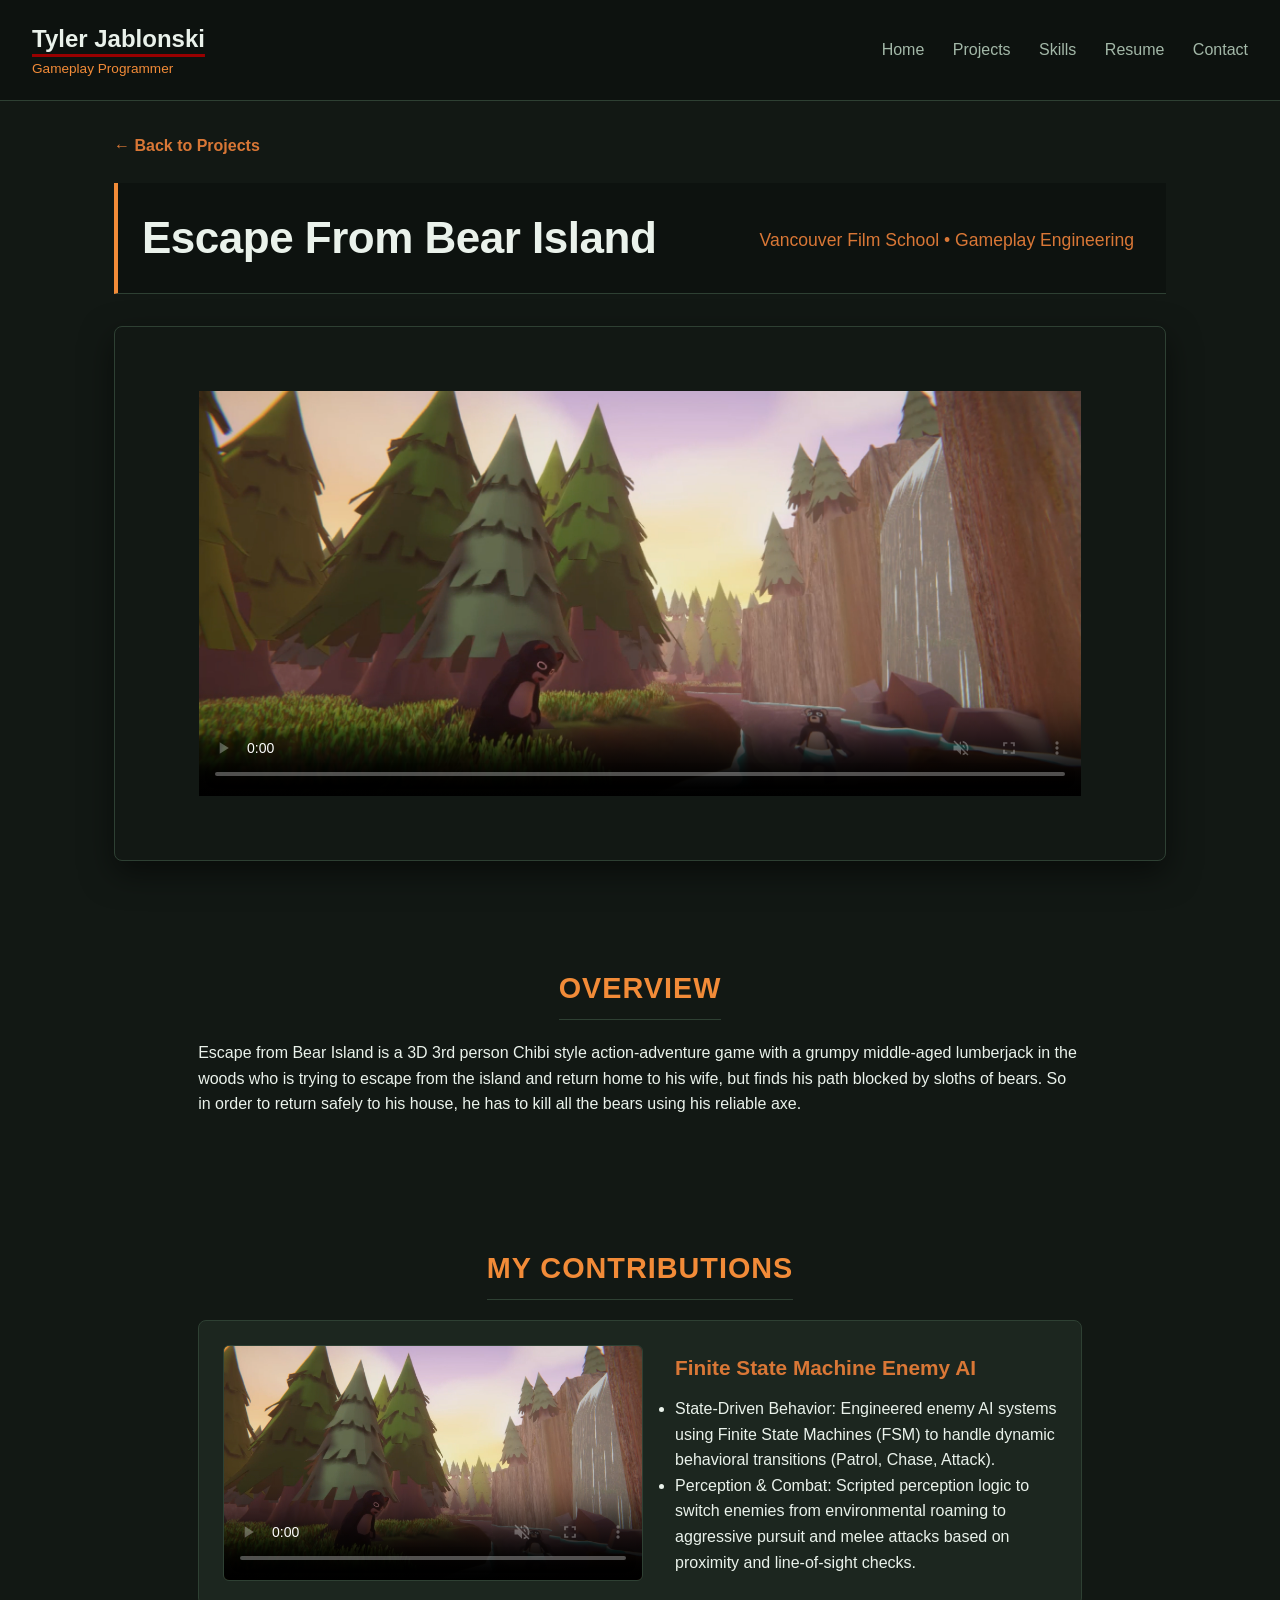
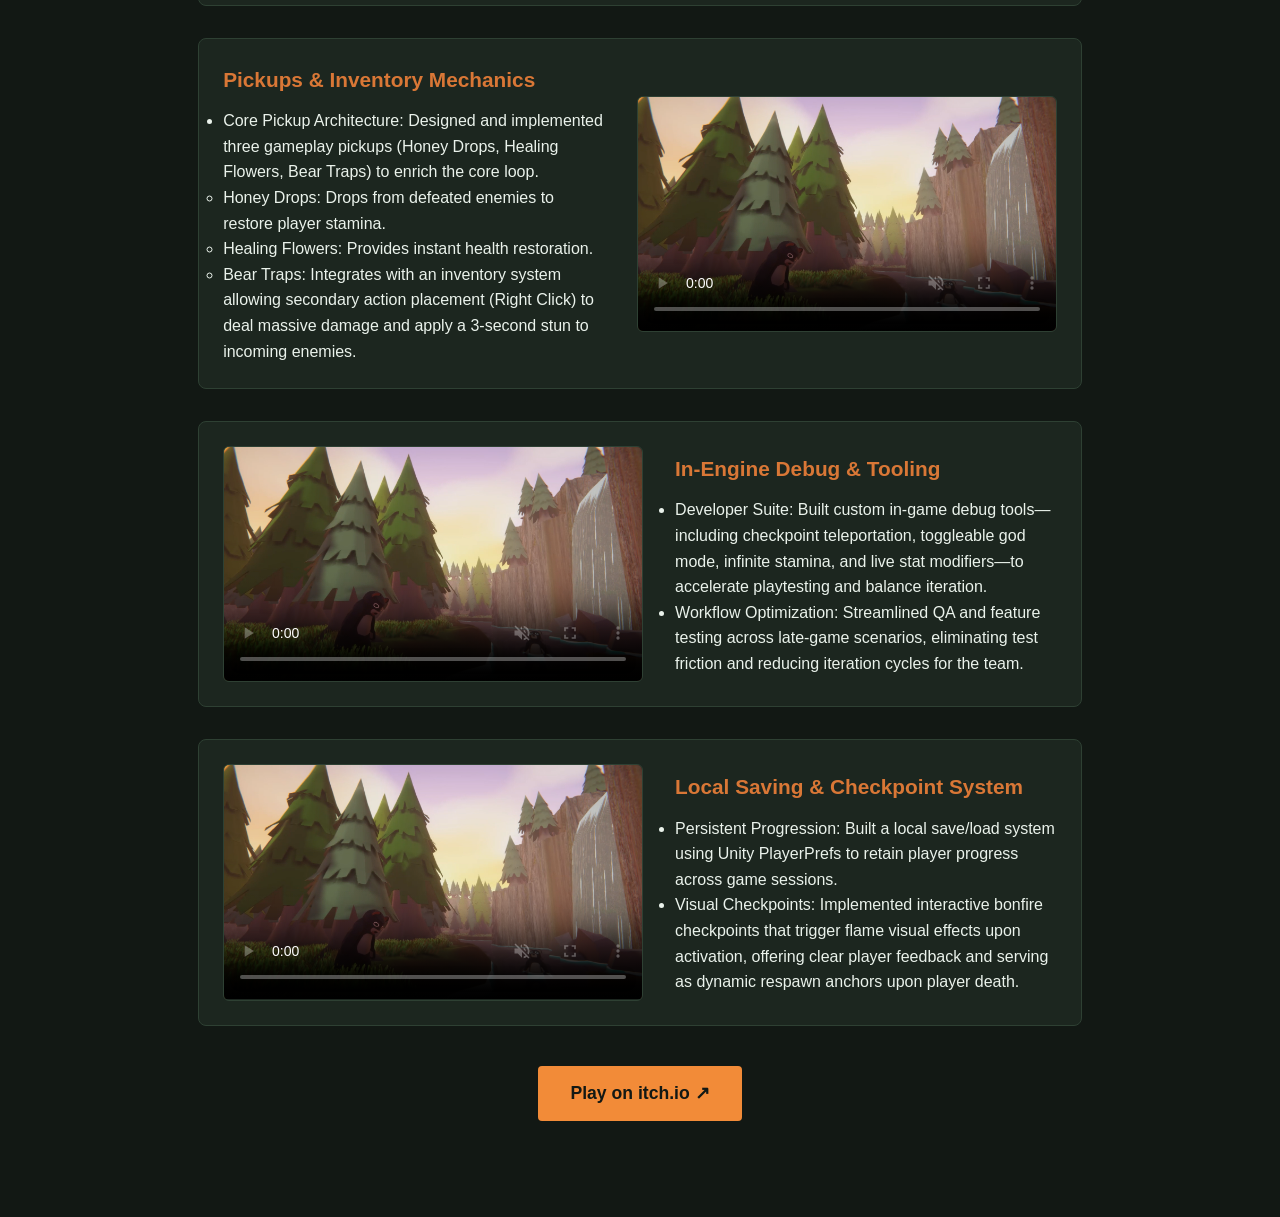
==== commit 8e81d85d: "Added proper small mp4s to Bear Island Page" ====
--- a/EscapeFromBearIslandPage.html
+++ b/EscapeFromBearIslandPage.html
@@ -58,7 +58,10 @@
         <div class="contributions-list">
             <div class="contribution-row">
                 <div class="contribution-media">
-                   <iframe width="500" height="300" src="https://youtube.com/embed/tGPDRtwKvU4?autoplay=1&mute=1&controls=1" allowfullscreen></iframe>
+                    <video controls autoplay loop muted playsinline poster="BearImage1.png" class="featured-video">
+                        <source src="Videos/BearAttacks.mp4" type="video/mp4">
+                        Your browser does not support the video tag.
+                    </video>
                 </div>
                 <div class="contribution-text">
                     <h3>Finite State Machine Enemy AI</h3>
@@ -76,7 +79,7 @@
             <div class="contribution-row reverse">
                 <div class="contribution-media">
                     <video controls autoplay loop muted playsinline poster="BearImage1.png" class="featured-video">
-                        <source src="GameplaySnippet.mp4" type="video/mp4">
+                        <source src="Videos/Pickups.mp4" type="video/mp4">
                         Your browser does not support the video tag.
                     </video>
                 </div>
@@ -119,7 +122,7 @@
             <div class="contribution-row">
                 <div class="contribution-media">
                     <video controls autoplay loop muted playsinline poster="BearImage1.png" class="featured-video">
-                        <source src="GameplaySnippet.mp4" type="video/mp4">
+                        <source src="Videos/CheckPoints.mp4" type="video/mp4">
                         Your browser does not support the video tag.
                     </video>
                 </div>
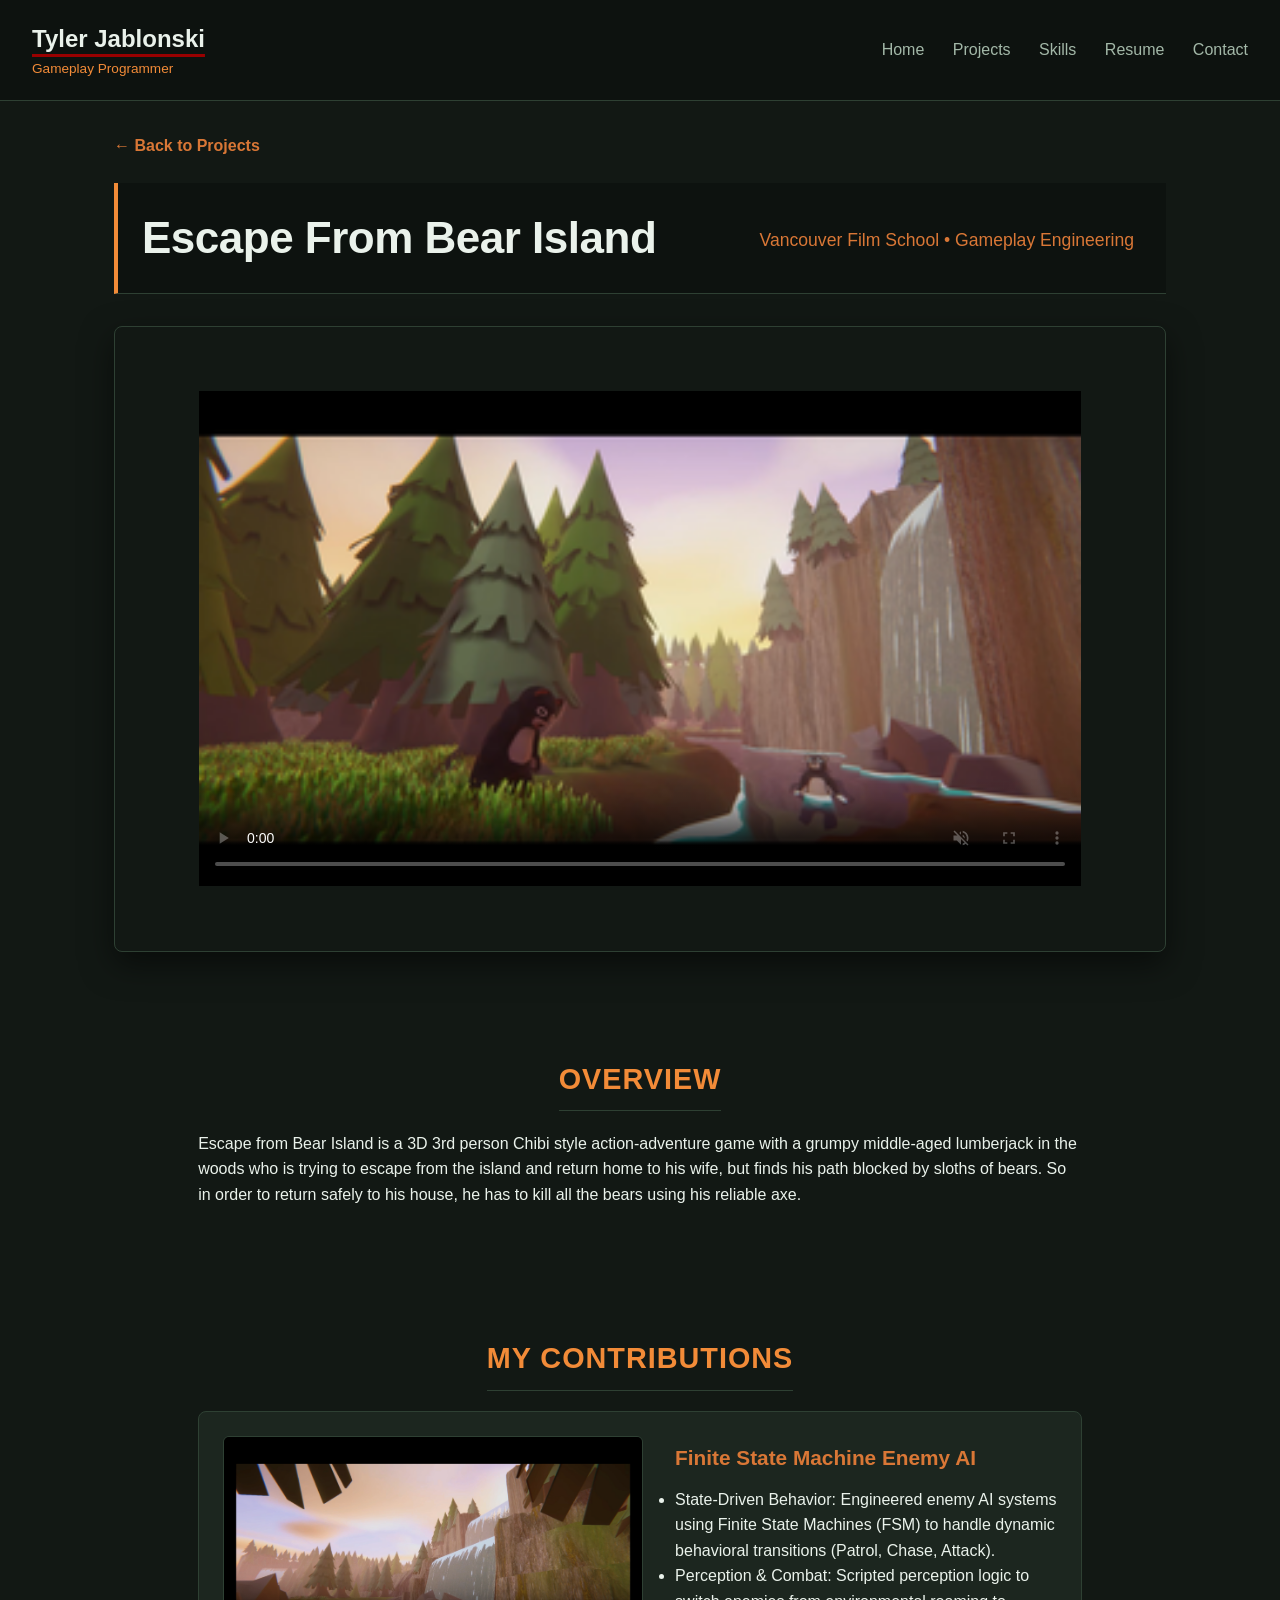
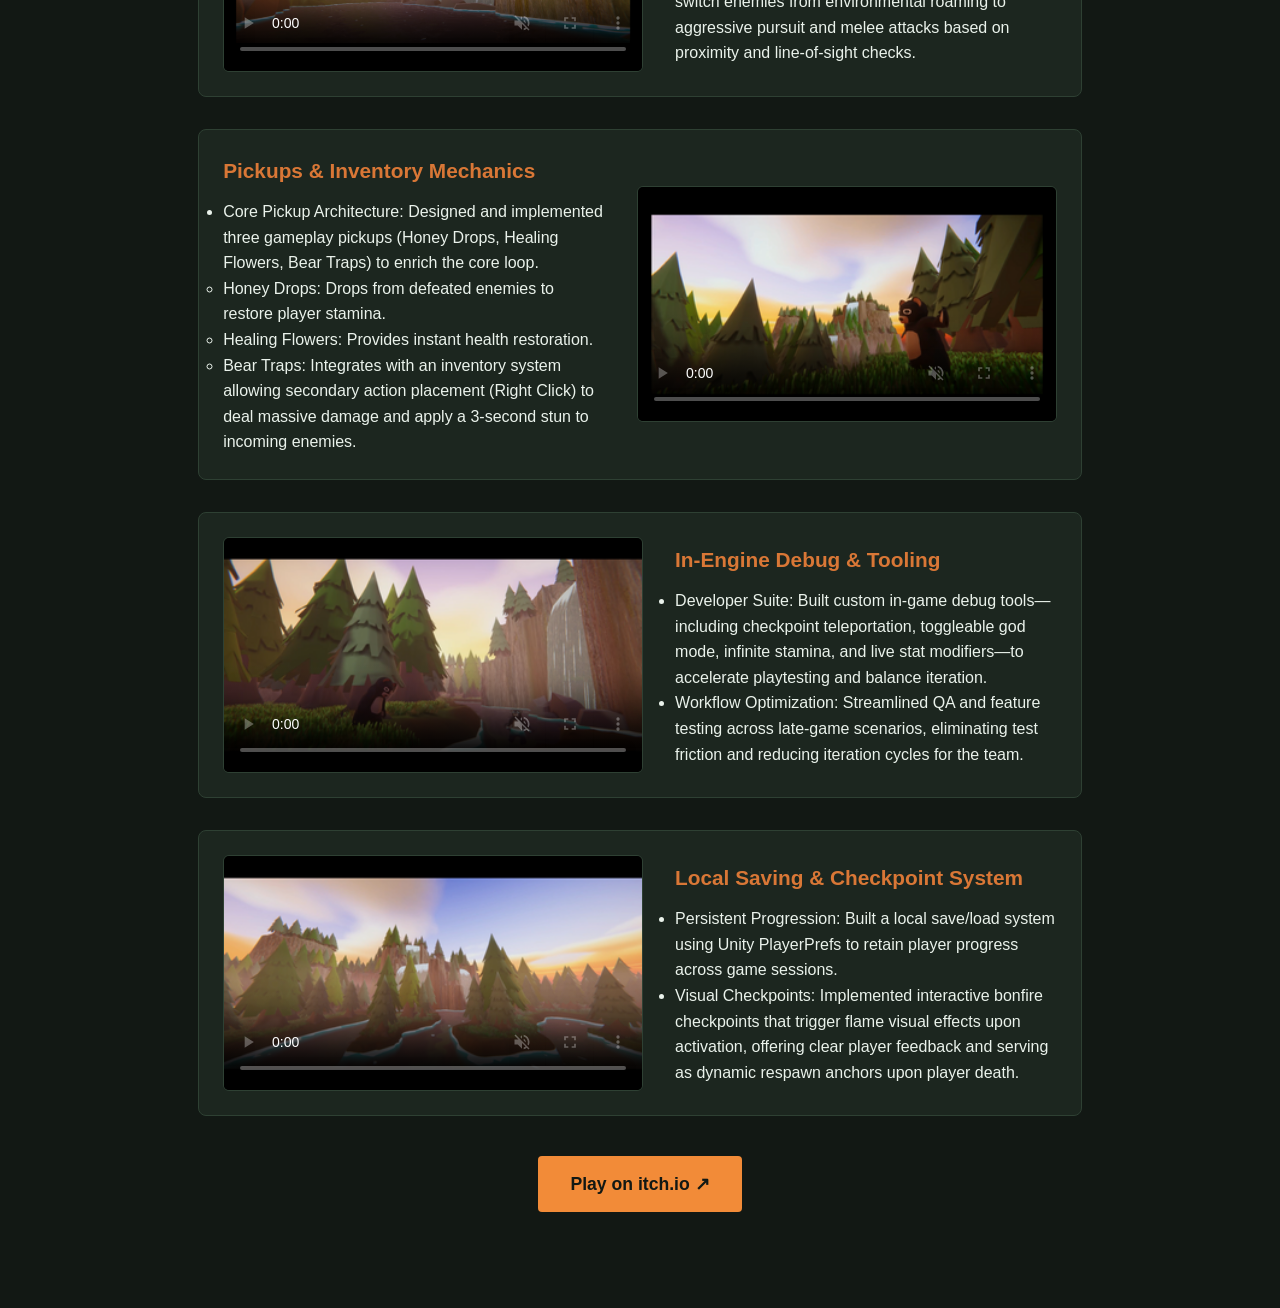
==== commit 2676edf8: "Added an education and fixed poster images of bear island videos" ====
--- a/EscapeFromBearIslandPage.html
+++ b/EscapeFromBearIslandPage.html
@@ -58,7 +58,7 @@
         <div class="contributions-list">
             <div class="contribution-row">
                 <div class="contribution-media">
-                    <video controls autoplay loop muted playsinline poster="BearImage1.png" class="featured-video">
+                    <video controls autoplay loop muted playsinline poster="BearImage2.png" class="featured-video">
                         <source src="Videos/BearAttacks.mp4" type="video/mp4">
                         Your browser does not support the video tag.
                     </video>
@@ -78,7 +78,7 @@
 
             <div class="contribution-row reverse">
                 <div class="contribution-media">
-                    <video controls autoplay loop muted playsinline poster="BearImage1.png" class="featured-video">
+                    <video controls autoplay loop muted playsinline poster="BearImage3.png" class="featured-video">
                         <source src="Videos/Pickups.mp4" type="video/mp4">
                         Your browser does not support the video tag.
                     </video>
@@ -89,7 +89,7 @@
                         <li>Core Pickup Architecture: Designed and implemented three gameplay pickups (Honey Drops,
                             Healing Flowers, Bear Traps) to enrich the core loop.
                         </li>
-                        <Ul>
+                        <ul>
                             <li>Honey Drops: Drops from defeated enemies to restore player stamina.</li>
                             <li>Healing Flowers: Provides instant health restoration.</li>
                             <li>Bear Traps: Integrates with an inventory system allowing secondary action placement
@@ -121,7 +121,7 @@
             </div>
             <div class="contribution-row">
                 <div class="contribution-media">
-                    <video controls autoplay loop muted playsinline poster="BearImage1.png" class="featured-video">
+                    <video controls autoplay loop muted playsinline poster="BearImage4.png" class="featured-video">
                         <source src="Videos/CheckPoints.mp4" type="video/mp4">
                         Your browser does not support the video tag.
                     </video>
--- a/styles.css
+++ b/styles.css
@@ -362,4 +362,121 @@
     .skills-grid .skill-group {
         flex: 1 1 100%;
     }
+}
+/* Education Timeline */
+.education-section {
+    position: relative;
+}
+
+.timeline {
+    position: relative;
+    max-width: 900px;
+    margin: 0 auto;
+    padding: 1rem 0;
+}
+
+/* the vertical line down the middle */
+.timeline::before {
+    content: "";
+    position: absolute;
+    top: 0;
+    bottom: 0;
+    left: 50%;
+    width: 2px;
+    background-color: var(--accent);
+    transform: translateX(-50%);
+}
+
+.timeline-item {
+    position: relative;
+    width: 50%;
+    padding: 0 2.5rem 3rem 2.5rem;
+}
+
+.timeline-item:last-child {
+    padding-bottom: 0;
+}
+
+.timeline-item.left {
+    left: 0;
+    text-align: right;
+}
+
+.timeline-item.right {
+    left: 50%;
+    text-align: left;
+}
+
+/* dot marker on the center line */
+.timeline-dot {
+    position: absolute;
+    top: 0.4rem;
+    width: 16px;
+    height: 16px;
+    border-radius: 50%;
+    background-color: var(--accent);
+    border: 3px solid var(--bg-main);
+    box-shadow: 0 0 0 2px var(--accent);
+}
+
+.timeline-item.left .timeline-dot {
+    right: -9px;
+}
+
+.timeline-item.right .timeline-dot {
+    left: -9px;
+}
+
+.timeline-content {
+    background-color: var(--bg-card);
+    border: 1px solid var(--card-border);
+    border-radius: 8px;
+    padding: 1.5rem;
+    transition: border-color 0.2s ease, transform 0.2s ease;
+}
+
+.timeline-item.left .timeline-content:hover,
+.timeline-item.right .timeline-content:hover {
+    border-color: var(--accent);
+    transform: translateY(-3px);
+}
+
+.timeline-content h3 {
+    font-size: 1.3rem;
+    color: var(--text-main);
+    margin-bottom: 0.3rem;
+}
+
+.timeline-date {
+    color: #ff6666;
+    font-size: 0.85rem;
+    font-weight: 600;
+    margin-bottom: 0.6rem;
+}
+
+.timeline-content p:not(.timeline-date) {
+    color: var(--text-muted);
+    margin-bottom: 0;
+}
+
+/* Mobile: collapse to a single column, line on the left */
+@media (max-width: 768px) {
+    .timeline::before {
+        left: 20px;
+    }
+
+    .timeline-item,
+    .timeline-item.left,
+    .timeline-item.right {
+        width: 100%;
+        left: 0;
+        text-align: left;
+        padding: 0 0 2.5rem 3rem;
+    }
+
+    .timeline-item.left .timeline-dot,
+    .timeline-item.right .timeline-dot {
+        left: 12px;
+        right: auto;
+    }
 }
